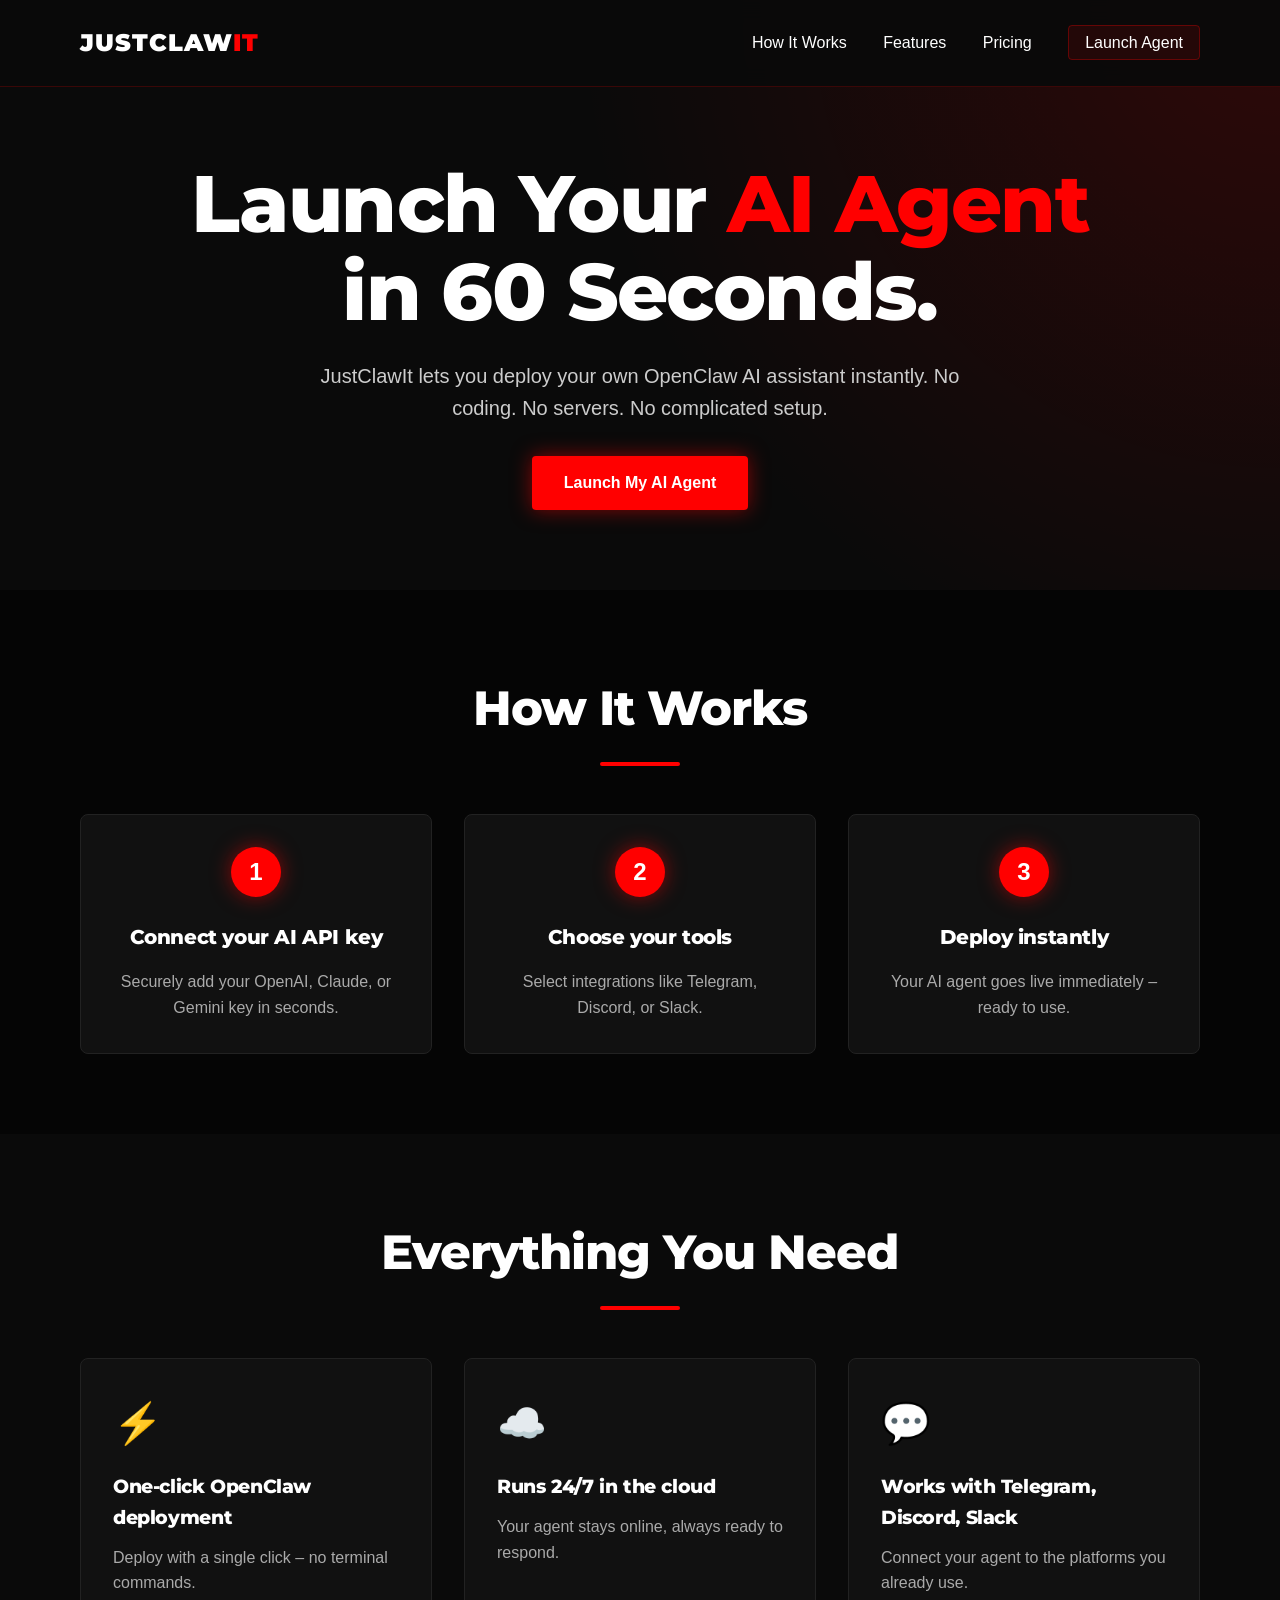
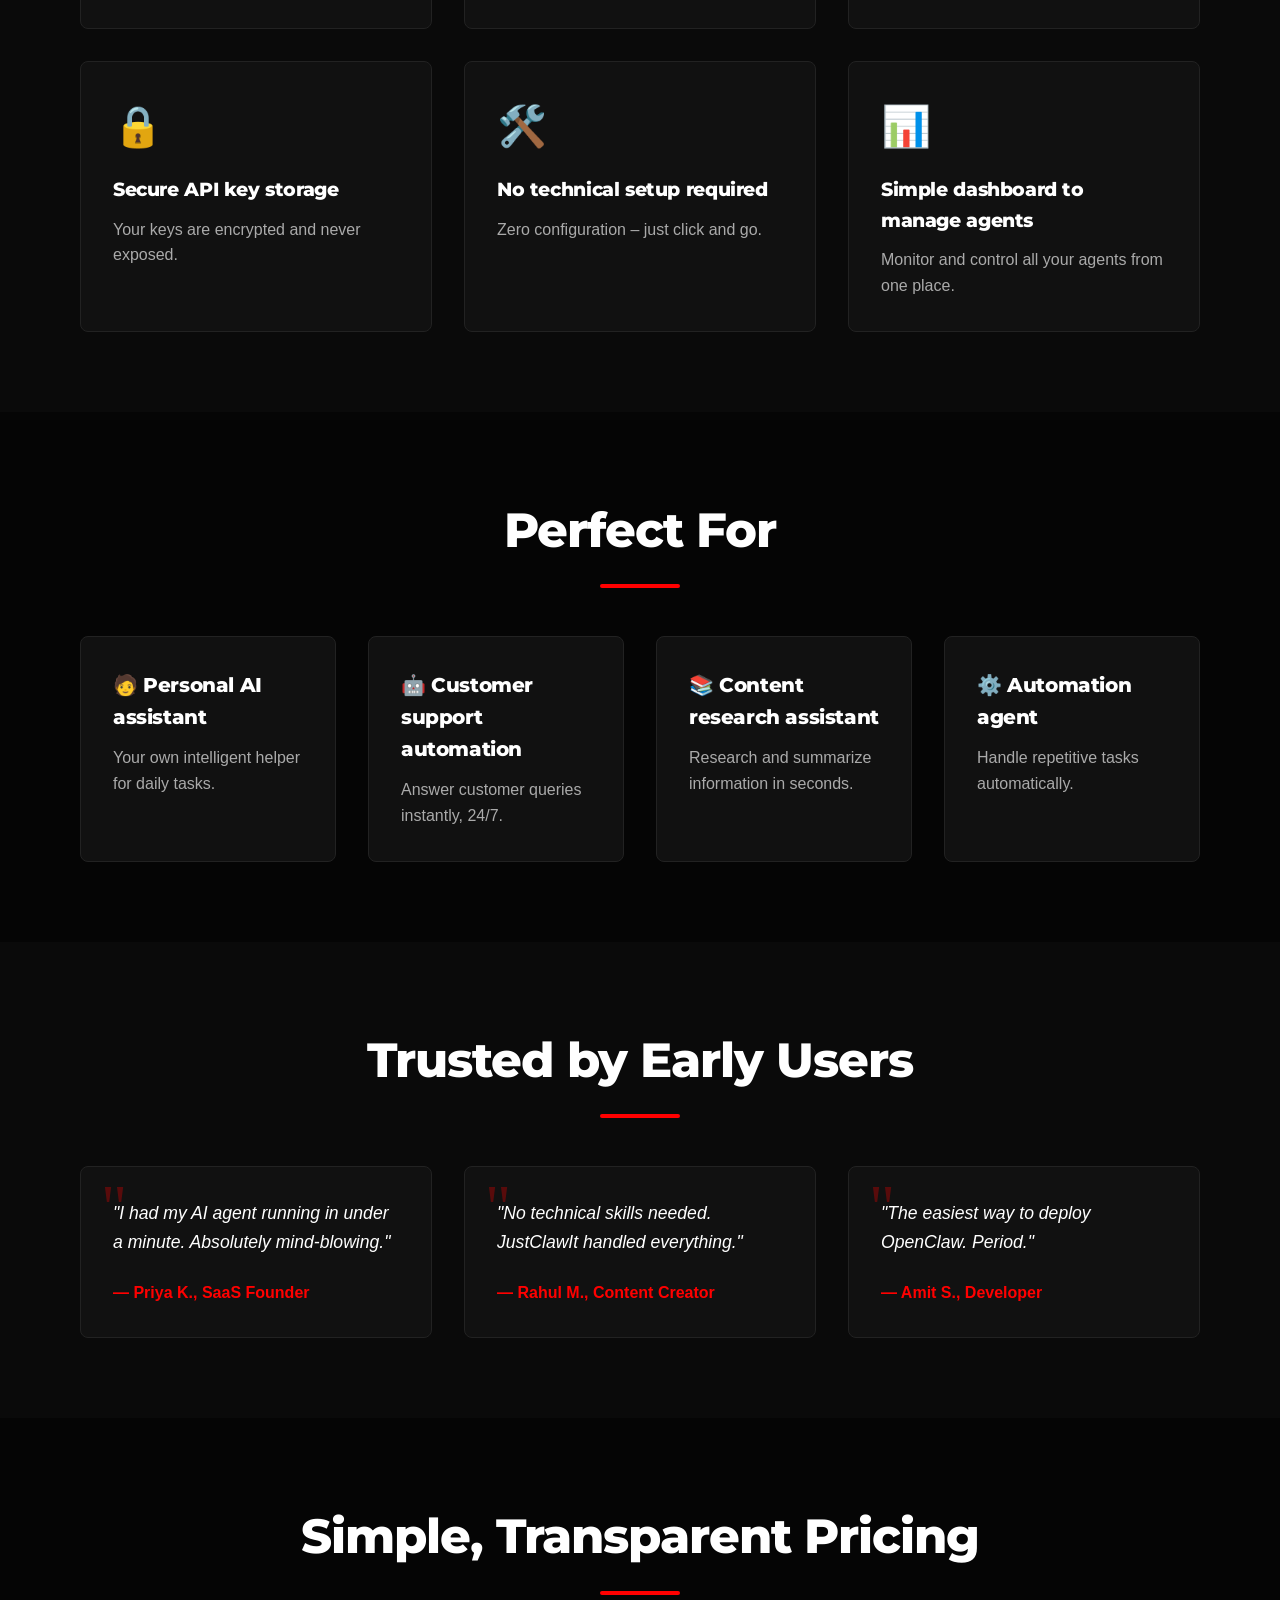
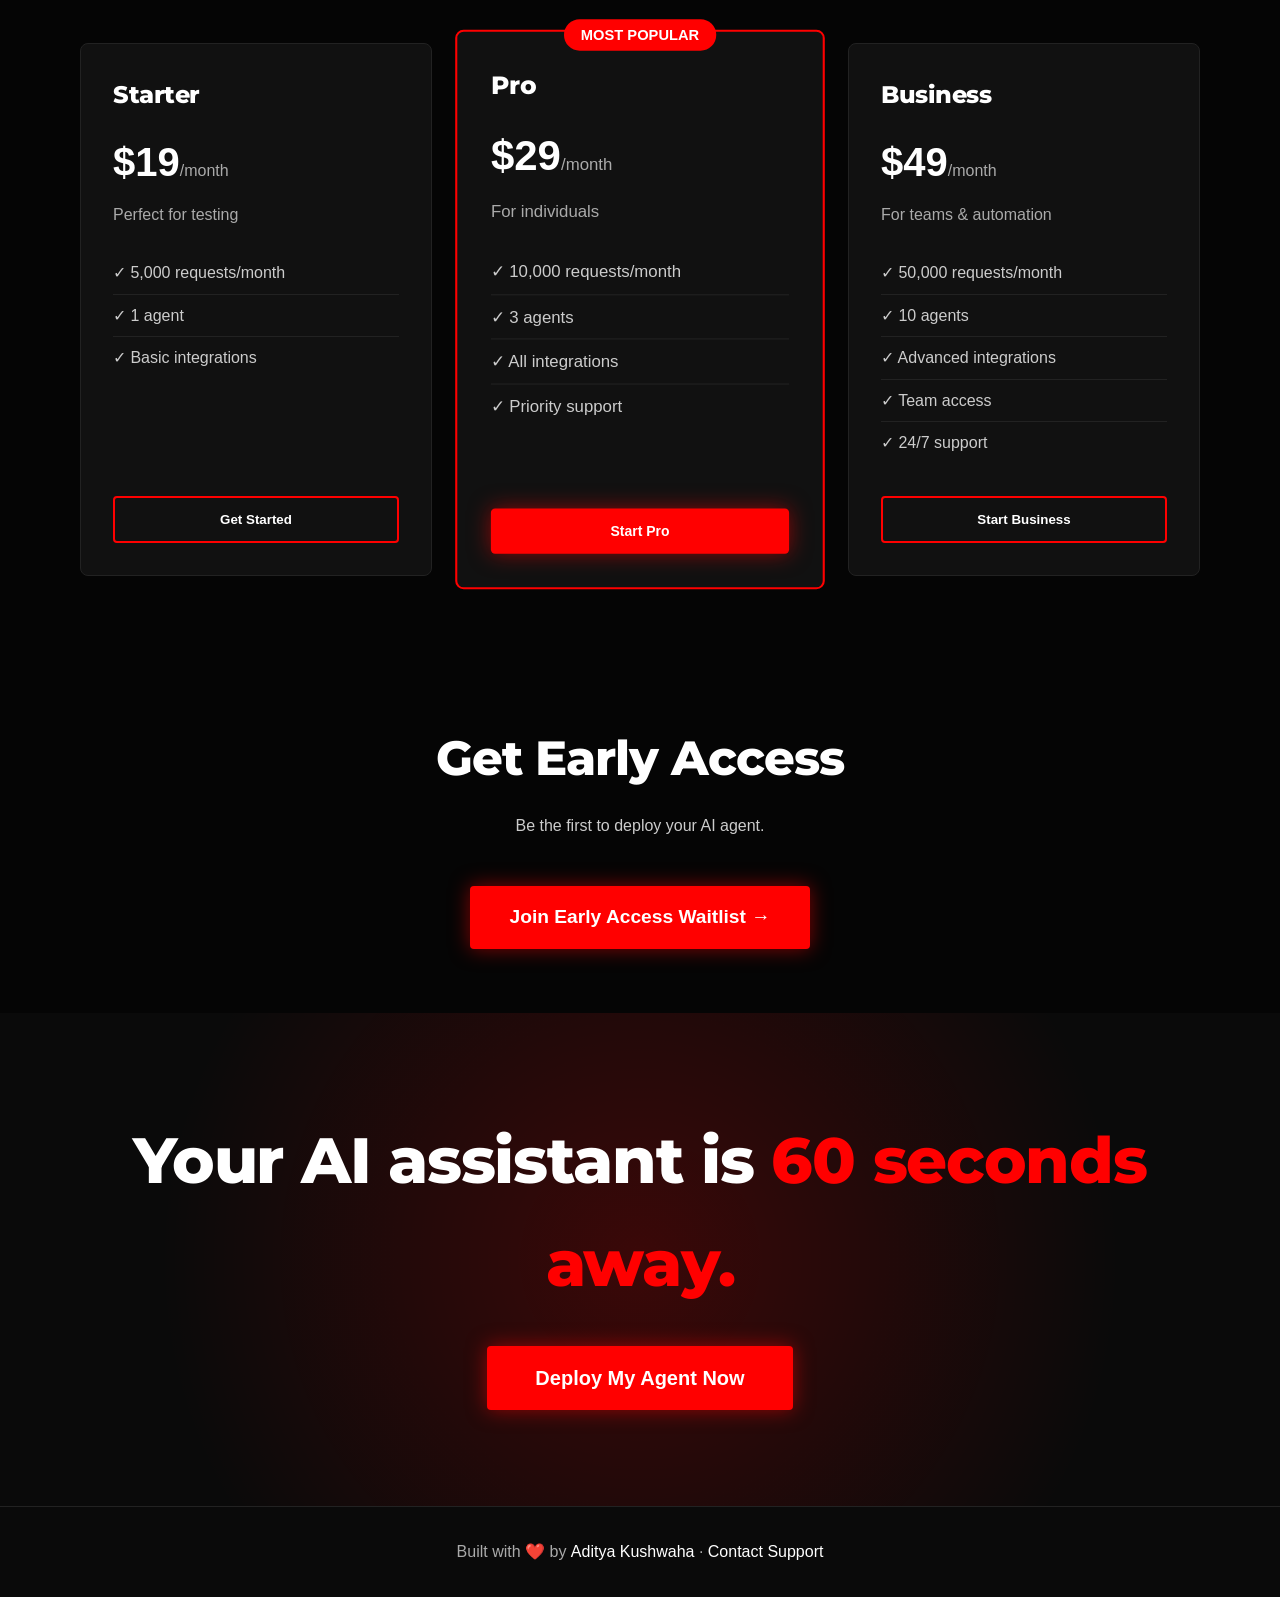
==== index.html @ 8c87fac3 "Add files via upload" ====
<!-- index.html -->
<!DOCTYPE html>
<html lang="en">
<head>
    <meta charset="UTF-8">
    <meta name="viewport" content="width=device-width, initial-scale=1.0">
    <link rel="icon" type="image/png" href="favicon.png">
    <title>JustClawIt – Launch Your AI Agent in 60 Seconds</title>
    <!-- Link to CSS -->
    <link rel="stylesheet" href="style.css">
    <!-- Google Fonts for bold Netflix-style typography -->
    <link rel="preconnect" href="https://fonts.googleapis.com">
    <link rel="preconnect" href="https://fonts.gstatic.com" crossorigin>
    <link href="https://fonts.googleapis.com/css2?family=Montserrat:wght@700;800;900&family=In    ter:wght@400;500;600&display=swap" rel="stylesheet">
</head>
 <!-- Razorpay Checkout Script -->
<script src="https://checkout.razorpay.com/v1/checkout.js"></script>

<script>
// BACKEND_URL – change this to your live backend URL when deployed
const BACKEND_URL = 'http://localhost:3000'; // ← Change to https://your-backend.up.railway.app later

// Payment handler
async function handlePayment(plan, amount, customerEmail) {
    try {
        // 1. Create order on your backend
        const response = await fetch(`${BACKEND_URL}/api/create-order`, {
            method: 'POST',
            headers: { 'Content-Type': 'application/json' },
            body: JSON.stringify({
                amount: amount,
                plan: plan,
                customerEmail: customerEmail
            })
        });

        if (!response.ok) throw new Error('Failed to create order');

        const order = await response.json();

        // 2. Configure Razorpay checkout
        const options = {
            key: 'rzp_test_STzhWJeX9LVj8b', // Replace with your actual Razorpay Key ID (test or live)
            amount: order.amount,
            currency: order.currency,
            name: 'JustClawIt',
            description: `${plan} Plan - Monthly Subscription`,
            image: 'https://justclawit.vercel.app/favicon.png',
            order_id: order.id,
            handler: function (response) {
                // 3. Verify payment on backend
                fetch(`${BACKEND_URL}/api/verify-payment`, {
                    method: 'POST',
                    headers: { 'Content-Type': 'application/json' },
                    body: JSON.stringify({
                        razorpay_order_id: response.razorpay_order_id,
                        razorpay_payment_id: response.razorpay_payment_id,
                        razorpay_signature: response.razorpay_signature,
                        customerEmail: customerEmail,
                        plan: plan
                    })
                })
                .then(res => res.json())
                .then(data => {
                    if (data.success) {
                        alert('Payment successful! Your AI agent is being deployed. Check your email for credentials.');
                        window.location.href = '/welcome.html'; // Optional success page
                    } else {
                        alert('Payment verification failed. Please contact support.');
                    }
                });
            },
            prefill: {
                name: '',
                email: customerEmail,
                contact: ''
            },
            theme: { color: '#FF0000' }
        };

        const rzp = new Razorpay(options);
        rzp.open();

    } catch (error) {
        console.error('Payment error:', error);
        alert('Something went wrong. Please try again.');
    }
}

// Function to ask for email and start payment
function startPayment(plan, amount) {
    const email = prompt('Please enter your email address to continue:');
    if (email && email.includes('@')) {
        handlePayment(plan, amount, email);
    } else {
        alert('Please enter a valid email address.');
    }
}
</script>
<body>
    <!-- NAVIGATION (simplified) -->
    <nav class="navbar">
        <div class="container nav-container">
            <div class="logo">JUSTCLAW<span>IT</span></div>
            <div class="nav-links">
                <a href="#how-it-works">How It Works</a>
                <a href="#features">Features</a>
                <a href="#pricing">Pricing</a>
                <a href="#demo" class="nav-cta">Launch Agent</a>
            </div>
        </div>
    </nav>

    <!-- HERO SECTION -->
    <section class="hero">
        <div class="container hero-container">
            <h1 class="hero-title">Launch Your <span class="red-text">AI Agent</span> in 60 Seconds.</h1>
            <p class="hero-subtitle">JustClawIt lets you deploy your own OpenClaw AI assistant instantly. No coding. No servers. No complicated setup.</p>
            <div class="hero-cta">
                <a href="#pricing" class="btn btn-primary">Launch My AI Agent</a>
            </div>
        </div>
    </section>

    <!-- HOW IT WORKS SECTION (3 steps) -->
    <section id="how-it-works" class="how-it-works">
        <div class="container">
            <h2 class="section-title">How It Works</h2>
            <div class="steps-grid">
                <div class="step-card">
                    <div class="step-number">1</div>
                    <h3>Connect your AI API key</h3>
                    <p>Securely add your OpenAI, Claude, or Gemini key in seconds.</p>
                </div>
                <div class="step-card">
                    <div class="step-number">2</div>
                    <h3>Choose your tools</h3>
                    <p>Select integrations like Telegram, Discord, or Slack.</p>
                </div>
                <div class="step-card">
                    <div class="step-number">3</div>
                    <h3>Deploy instantly</h3>
                    <p>Your AI agent goes live immediately – ready to use.</p>
                </div>
            </div>
        </div>
    </section>

    <!-- FEATURES SECTION -->
    <section id="features" class="features">
        <div class="container">
            <h2 class="section-title">Everything You Need</h2>
            <div class="features-grid">
                <div class="feature-card">
                    <div class="feature-icon">⚡</div>
                    <h3>One-click OpenClaw deployment</h3>
                    <p>Deploy with a single click – no terminal commands.</p>
                </div>
                <div class="feature-card">
                    <div class="feature-icon">☁️</div>
                    <h3>Runs 24/7 in the cloud</h3>
                    <p>Your agent stays online, always ready to respond.</p>
                </div>
                <div class="feature-card">
                    <div class="feature-icon">💬</div>
                    <h3>Works with Telegram, Discord, Slack</h3>
                    <p>Connect your agent to the platforms you already use.</p>
                </div>
                <div class="feature-card">
                    <div class="feature-icon">🔒</div>
                    <h3>Secure API key storage</h3>
                    <p>Your keys are encrypted and never exposed.</p>
                </div>
                <div class="feature-card">
                    <div class="feature-icon">🛠️</div>
                    <h3>No technical setup required</h3>
                    <p>Zero configuration – just click and go.</p>
                </div>
                <div class="feature-card">
                    <div class="feature-icon">📊</div>
                    <h3>Simple dashboard to manage agents</h3>
                    <p>Monitor and control all your agents from one place.</p>
                </div>
            </div>
        </div>
    </section>

    <!-- USE CASES SECTION -->
    <section class="use-cases">
        <div class="container">
            <h2 class="section-title">Perfect For</h2>
            <div class="use-cases-grid">
                <div class="use-case-card">
                    <h3>🧑 Personal AI assistant</h3>
                    <p>Your own intelligent helper for daily tasks.</p>
                </div>
                <div class="use-case-card">
                    <h3>🤖 Customer support automation</h3>
                    <p>Answer customer queries instantly, 24/7.</p>
                </div>
                <div class="use-case-card">
                    <h3>📚 Content research assistant</h3>
                    <p>Research and summarize information in seconds.</p>
                </div>
                <div class="use-case-card">
                    <h3>⚙️ Automation agent</h3>
                    <p>Handle repetitive tasks automatically.</p>
                </div>
            </div>
        </div>
    </section>

    <!-- SOCIAL PROOF SECTION (Testimonials) -->
    <section class="testimonials">
        <div class="container">
            <h2 class="section-title">Trusted by Early Users</h2>
            <div class="testimonials-grid">
                <div class="testimonial-card">
                    <p class="testimonial-text">"I had my AI agent running in under a minute. Absolutely mind-blowing."</p>
                    <div class="testimonial-author">— Priya K., SaaS Founder</div>
                </div>
                <div class="testimonial-card">
                    <p class="testimonial-text">"No technical skills needed. JustClawIt handled everything."</p>
                    <div class="testimonial-author">— Rahul M., Content Creator</div>
                </div>
                <div class="testimonial-card">
                    <p class="testimonial-text">"The easiest way to deploy OpenClaw. Period."</p>
                    <div class="testimonial-author">— Amit S., Developer</div>
                </div>
            </div>
        </div>
    </section>

    <!-- PRICING SECTION -->
<section id="pricing" class="pricing">
    <div class="container">
        <h2 class="section-title">Simple, Transparent Pricing</h2>
        <div class="pricing-grid">
            <!-- Starter Card -->
            <div class="pricing-card">
                <h3>Starter</h3>
                <div class="price">$19<span>/month</span></div>
                <p class="price-description">Perfect for testing</p>
                <ul class="price-features">
                    <li>✓ 5,000 requests/month</li>
                    <li>✓ 1 agent</li>
                    <li>✓ Basic integrations</li>
                </ul>
                <button onclick="startPayment('Starter', 190000)" class="btn btn-outline">Get Started</button>
            </div>
            <!-- Pro Card (Most Popular) -->
            <div class="pricing-card popular">
                <div class="popular-badge">MOST POPULAR</div>
                <h3>Pro</h3>
                <div class="price">$29<span>/month</span></div>
                <p class="price-description">For individuals</p>
                <ul class="price-features">
                    <li>✓ 10,000 requests/month</li>
                    <li>✓ 3 agents</li>
                    <li>✓ All integrations</li>
                    <li>✓ Priority support</li>
                </ul>
                <button onclick="startPayment('Pro', 290000)" class="btn btn-primary">Start Pro</button>
            </div>
            <!-- Business Card -->
            <div class="pricing-card">
                <h3>Business</h3>
                <div class="price">$49<span>/month</span></div>
                <p class="price-description">For teams & automation</p>
                <ul class="price-features">
                    <li>✓ 50,000 requests/month</li>
                    <li>✓ 10 agents</li>
                    <li>✓ Advanced integrations</li>
                    <li>✓ Team access</li>
                    <li>✓ 24/7 support</li>
                </ul>
                <button onclick="startPayment('Business', 490000)" class="btn btn-outline">Start Business</button>
            </div>
        </div>
    </div>
</section>
              <!-- EMAIL SIGNUP SECTION -->
<section class="newsletter" style="background: #050505; padding: 4rem 0;">
    <div class="container" style="text-align: center;">
        <h2 style="color: white; margin-bottom: 1rem;">Get Early Access</h2>
        <p style="color: #CCCCCC; margin-bottom: 2rem;">Be the first to deploy your AI agent.</p>
        
        <!-- BUTTON LINK TO FORMESTER -->
        <a href="https://hwimncws.formester.com/f/aPa3SGJY6" 
           target="_blank" 
           class="btn btn-primary" 
           style="margin-top: 1rem; display: inline-block; font-size: 1.2rem; padding: 1rem 2.5rem;">
            Join Early Access Waitlist →
        </a>
    </div>
</section>
  <!-- FINAL CTA SECTION -->
    <section class="final-cta">
        <div class="container">
            <h2 class="final-cta-title">Your AI assistant is <span class="red-text">60 seconds away.</span></h2>
            <a href="#pricing" class="btn btn-primary btn-large">Deploy My Agent Now</a>
        </div>
    </section>

    <footer class="footer">
    <div class="container">
        <p style="font-size: 1rem; color: #AAAAAA;">
            Built with ❤️ by 
            <a href="https://x.com/AdityaKush3738" 
               target="_blank" 
               rel="noopener noreferrer"
               style="color: #FFFFFF; text-decoration: none; font-weight: 500;">
                Aditya Kushwaha
            </a>
            · <a href="mailto:support@justclawit.com" style="color: #FFFFFF; text-decoration: none;">Contact Support</a>
        </p>
    </div>
</footer>
---- style.css ----
/* style.css */

/* ===== RESET & BASE STYLES ===== */
* {
    margin: 0;
    padding: 0;
    box-sizing: border-box;
}

html {
    scroll-behavior: smooth;
}

body {
    background-color: #0A0A0A; /* deep black */
    color: #FFFFFF;
    font-family: 'Inter', sans-serif;
    line-height: 1.6;
}

/* ===== TYPOGRAPHY ===== */
h1, h2, h3, .logo {
    font-family: 'Montserrat', sans-serif;
    font-weight: 800;
    letter-spacing: -0.02em;
}

h1 {
    font-size: clamp(2.5rem, 8vw, 5rem);
    line-height: 1.1;
}

h2 {
    font-size: clamp(2rem, 5vw, 3rem);
    margin-bottom: 2rem;
}

.section-title {
    text-align: center;
    margin-bottom: 3rem;
    position: relative;
}

.section-title::after {
    content: '';
    display: block;
    width: 80px;
    height: 4px;
    background: #FF0000;
    margin: 1rem auto 0;
    border-radius: 2px;
}

.red-text {
    color: #FF0000;
}

/* ===== CONTAINER ===== */
.container {
    width: 90%;
    max-width: 1200px;
    margin: 0 auto;
    padding: 0 1rem;
}

/* ===== NAVBAR ===== */
.navbar {
    padding: 1.5rem 0;
    position: fixed;
    top: 0;
    left: 0;
    width: 100%;
    background: rgba(10, 10, 10, 0.95);
    backdrop-filter: blur(10px);
    z-index: 1000;
    border-bottom: 1px solid rgba(255, 0, 0, 0.2);
}

.nav-container {
    display: flex;
    justify-content: space-between;
    align-items: center;
}

.logo {
    font-size: 1.5rem;
    font-weight: 900;
    letter-spacing: 1px;
}

.logo span {
    color: #FF0000;
}

.nav-links a {
    color: #FFFFFF;
    text-decoration: none;
    margin-left: 2rem;
    font-weight: 500;
    transition: color 0.3s;
}

.nav-links a:hover {
    color: #FF0000;
}

.nav-cta {
    background: rgba(255, 0, 0, 0.1);
    padding: 0.5rem 1rem;
    border-radius: 4px;
    border: 1px solid rgba(255, 0, 0, 0.3);
}

.nav-cta:hover {
    background: rgba(255, 0, 0, 0.2);
    border-color: #FF0000;
}

/* ===== HERO SECTION ===== */
.hero {
    padding: 10rem 0 5rem;
    background: radial-gradient(circle at top right, rgba(255, 0, 0, 0.15), transparent 50%);
    text-align: center;
}

.hero-title {
    margin-bottom: 1.5rem;
    max-width: 900px;
    margin-left: auto;
    margin-right: auto;
}

.hero-subtitle {
    font-size: 1.25rem;
    color: #CCCCCC;
    max-width: 700px;
    margin: 0 auto 2rem;
}

/* ===== BUTTONS ===== */
.btn {
    display: inline-block;
    padding: 0.875rem 2rem;
    border-radius: 4px;
    text-decoration: none;
    font-weight: 600;
    transition: all 0.3s ease;
    cursor: pointer;
    border: none;
}

.btn-primary {
    background: #FF0000;
    color: #FFFFFF;
    box-shadow: 0 0 20px rgba(255, 0, 0, 0.5);
}

.btn-primary:hover {
    background: #CC0000;
    box-shadow: 0 0 30px rgba(255, 0, 0, 0.8);
    transform: translateY(-2px);
}

.btn-outline {
    background: transparent;
    color: #FFFFFF;
    border: 2px solid #FF0000;
}

.btn-outline:hover {
    background: #FF0000;
    color: #FFFFFF;
    transform: translateY(-2px);
}

.btn-large {
    padding: 1rem 3rem;
    font-size: 1.25rem;
}

/* ===== HOW IT WORKS ===== */
.how-it-works {
    padding: 5rem 0;
    background: #050505;
}

.steps-grid {
    display: grid;
    grid-template-columns: repeat(auto-fit, minmax(250px, 1fr));
    gap: 2rem;
}

.step-card {
    background: #111111;
    padding: 2rem;
    border-radius: 8px;
    text-align: center;
    border: 1px solid #222222;
    transition: transform 0.3s, border-color 0.3s;
    position: relative;
    overflow: hidden;
}

.step-card:hover {
    transform: translateY(-5px);
    border-color: #FF0000;
}

.step-number {
    width: 50px;
    height: 50px;
    background: #FF0000;
    color: #FFFFFF;
    font-size: 1.5rem;
    font-weight: 800;
    border-radius: 50%;
    display: flex;
    align-items: center;
    justify-content: center;
    margin: 0 auto 1.5rem;
    box-shadow: 0 0 20px rgba(255, 0, 0, 0.5);
}

.step-card h3 {
    margin-bottom: 1rem;
    font-size: 1.25rem;
}

.step-card p {
    color: #AAAAAA;
}

/* ===== FEATURES ===== */
.features {
    padding: 5rem 0;
}

.features-grid {
    display: grid;
    grid-template-columns: repeat(auto-fit, minmax(300px, 1fr));
    gap: 2rem;
}

.feature-card {
    background: #111111;
    padding: 2rem;
    border-radius: 8px;
    border: 1px solid #222222;
    transition: all 0.3s;
}

.feature-card:hover {
    border-color: #FF0000;
    transform: translateY(-5px);
    box-shadow: 0 10px 30px rgba(255, 0, 0, 0.15);
}

.feature-icon {
    font-size: 2.5rem;
    margin-bottom: 1rem;
}

.feature-card h3 {
    margin-bottom: 0.75rem;
    font-size: 1.2rem;
}

.feature-card p {
    color: #AAAAAA;
}

/* ===== USE CASES ===== */
.use-cases {
    padding: 5rem 0;
    background: #050505;
}

.use-cases-grid {
    display: grid;
    grid-template-columns: repeat(auto-fit, minmax(250px, 1fr));
    gap: 2rem;
}

.use-case-card {
    background: #111111;
    padding: 2rem;
    border-radius: 8px;
    border: 1px solid #222222;
    transition: transform 0.3s;
}

.use-case-card:hover {
    transform: scale(1.02);
    border-color: #FF0000;
}

.use-case-card h3 {
    margin-bottom: 0.75rem;
    font-size: 1.25rem;
}

.use-case-card p {
    color: #AAAAAA;
}

/* ===== TESTIMONIALS ===== */
.testimonials {
    padding: 5rem 0;
}

.testimonials-grid {
    display: grid;
    grid-template-columns: repeat(auto-fit, minmax(280px, 1fr));
    gap: 2rem;
}

.testimonial-card {
    background: #111111;
    padding: 2rem;
    border-radius: 8px;
    border: 1px solid #222222;
    position: relative;
}

.testimonial-card::before {
    content: '"';
    position: absolute;
    top: -10px;
    left: 20px;
    font-size: 4rem;
    color: #FF0000;
    opacity: 0.3;
    font-family: serif;
}

.testimonial-text {
    font-style: italic;
    margin-bottom: 1.5rem;
    color: #FFFFFF;
    font-size: 1.1rem;
}

.testimonial-author {
    color: #FF0000;
    font-weight: 600;
}

/* ===== PRICING ===== */
.pricing {
    padding: 5rem 0;
    background: #050505;
}

.pricing-grid {
    display: grid;
    grid-template-columns: repeat(auto-fit, minmax(280px, 1fr));
    gap: 2rem;
    align-items: stretch;
}

.pricing-card {
    background: #111111;
    padding: 2rem;
    border-radius: 8px;
    border: 1px solid #222222;
    position: relative;
    transition: transform 0.3s;
    display: flex;
    flex-direction: column;
}

.pricing-card:hover {
    transform: translateY(-5px);
    border-color: #FF0000;
}

.pricing-card.popular {
    border: 2px solid #FF0000;
    transform: scale(1.05);
    z-index: 2;
}

.pricing-card.popular:hover {
    transform: scale(1.05) translateY(-5px);
}

.popular-badge {
    position: absolute;
    top: -12px;
    left: 50%;
    transform: translateX(-50%);
    background: #FF0000;
    color: #FFFFFF;
    padding: 0.25rem 1rem;
    border-radius: 20px;
    font-size: 0.875rem;
    font-weight: 600;
    white-space: nowrap;
}

.pricing-card h3 {
    font-size: 1.5rem;
    margin-bottom: 1rem;
}

.price {
    font-size: 2.5rem;
    font-weight: 800;
    margin-bottom: 0.5rem;
}

.price span {
    font-size: 1rem;
    font-weight: 400;
    color: #AAAAAA;
}

.price-description {
    color: #AAAAAA;
    margin-bottom: 1.5rem;
}

.price-features {
    list-style: none;
    margin-bottom: 2rem;
    flex-grow: 1;
}

.price-features li {
    padding: 0.5rem 0;
    color: #CCCCCC;
    border-bottom: 1px solid #222222;
}

.price-features li:last-child {
    border-bottom: none;
}

/* ===== FINAL CTA ===== */
.final-cta {
    padding: 6rem 0;
    text-align: center;
    background: radial-gradient(circle at center, rgba(255, 0, 0, 0.2), transparent 70%);
}

.final-cta-title {
    font-size: clamp(2rem, 6vw, 4rem);
    margin-bottom: 2rem;
}

/* ===== FOOTER ===== */
.footer {
    padding: 2rem 0;
    border-top: 1px solid #222222;
    text-align: center;
    color: #AAAAAA;
}

/* ===== RESPONSIVE DESIGN ===== */
@media (max-width: 768px) {
    .nav-links {
        display: none; /* For mobile, you'd add a hamburger menu later */
    }
    
    .pricing-card.popular {
        transform: scale(1);
    }
    
    .pricing-card.popular:hover {
        transform: translateY(-5px);
    }
    
    .hero {
        padding: 8rem 0 4rem;
    }
}
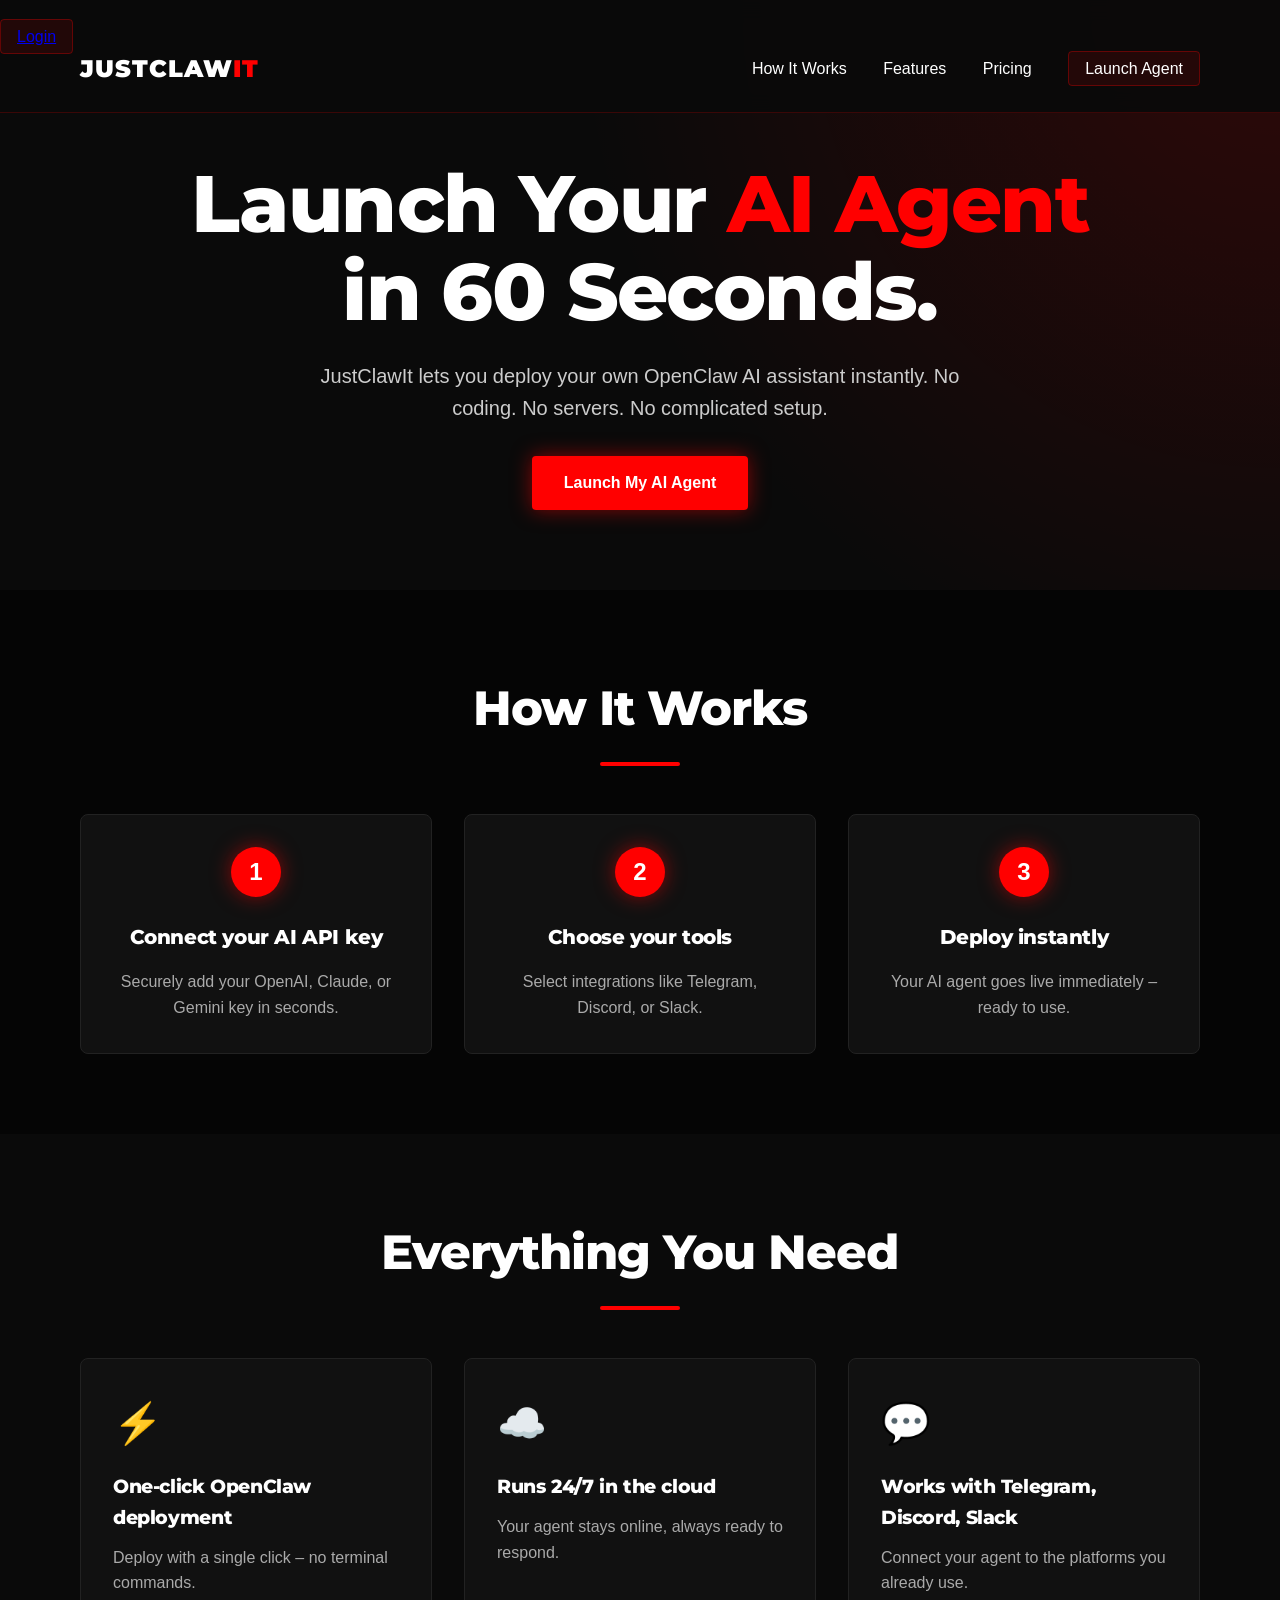
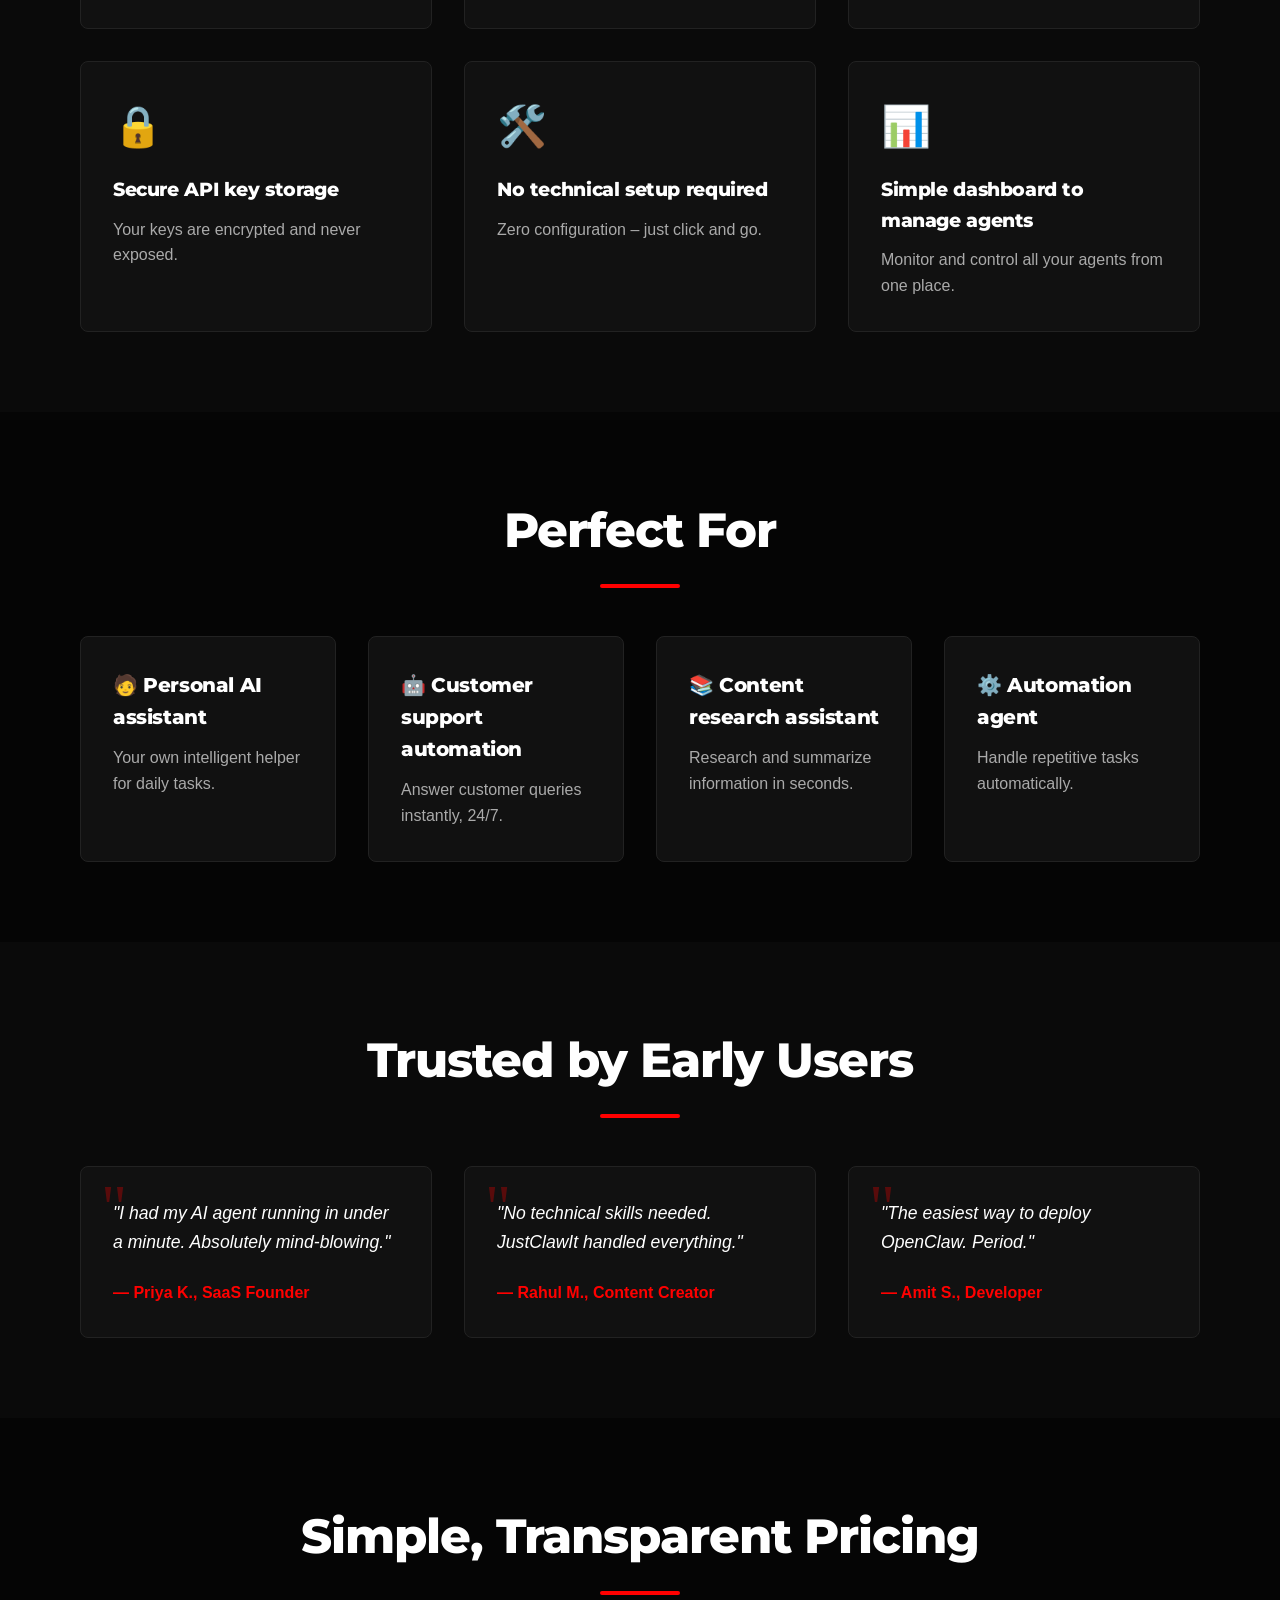
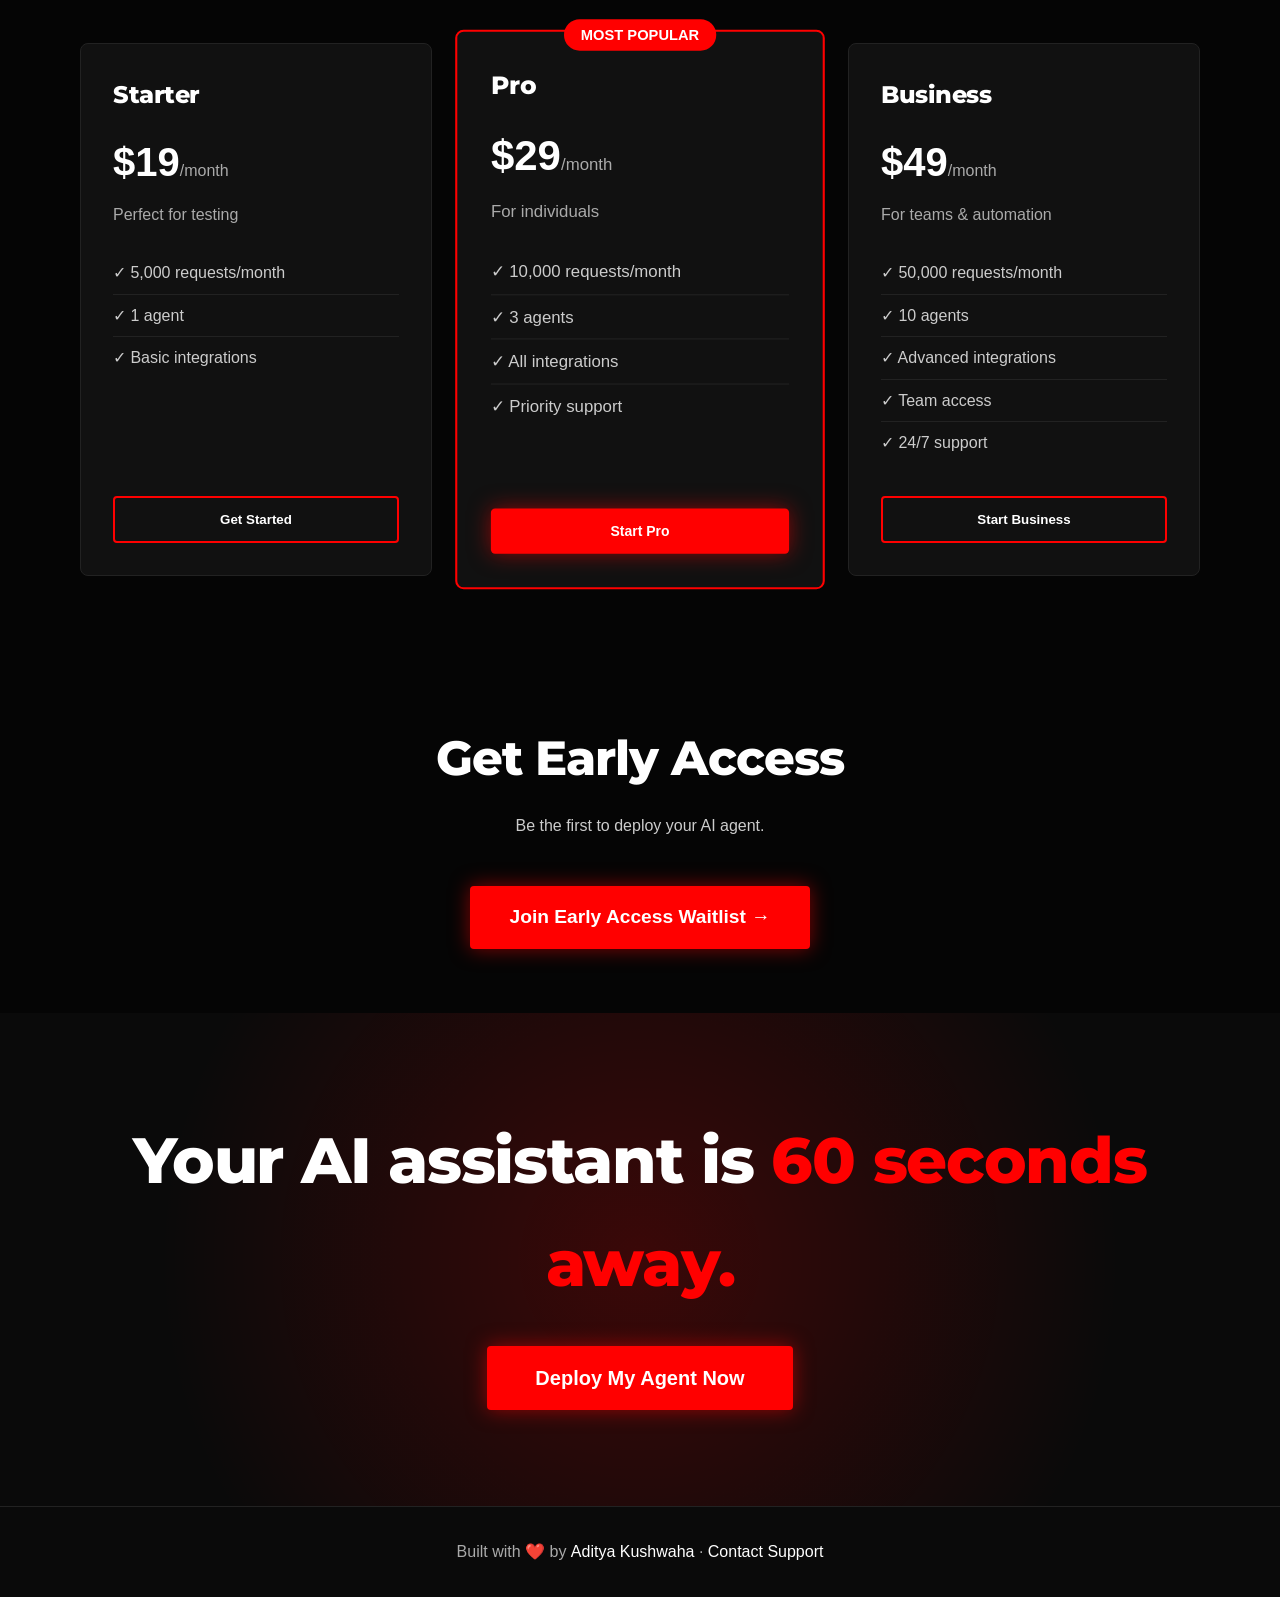
==== commit 2f654542: "Add files via upload" ====
--- a/index.html
+++ b/index.html
@@ -18,7 +18,7 @@
 
 <script>
 // BACKEND_URL – change this to your live backend URL when deployed
-const BACKEND_URL = 'http://localhost:3000'; // ← Change to https://your-backend.up.railway.app later
+const BACKEND_URL = 'https://justclawit-backend-production.up.railway.app'; // ← Change to https://your-backend.up.railway.app later'
 
 // Payment handler
 async function handlePayment(plan, amount, customerEmail) {
@@ -100,6 +100,7 @@
 <body>
     <!-- NAVIGATION (simplified) -->
     <nav class="navbar">
+        <a href="/dashboard.html" class="nav-cta">Login</a>
         <div class="container nav-container">
             <div class="logo">JUSTCLAW<span>IT</span></div>
             <div class="nav-links">
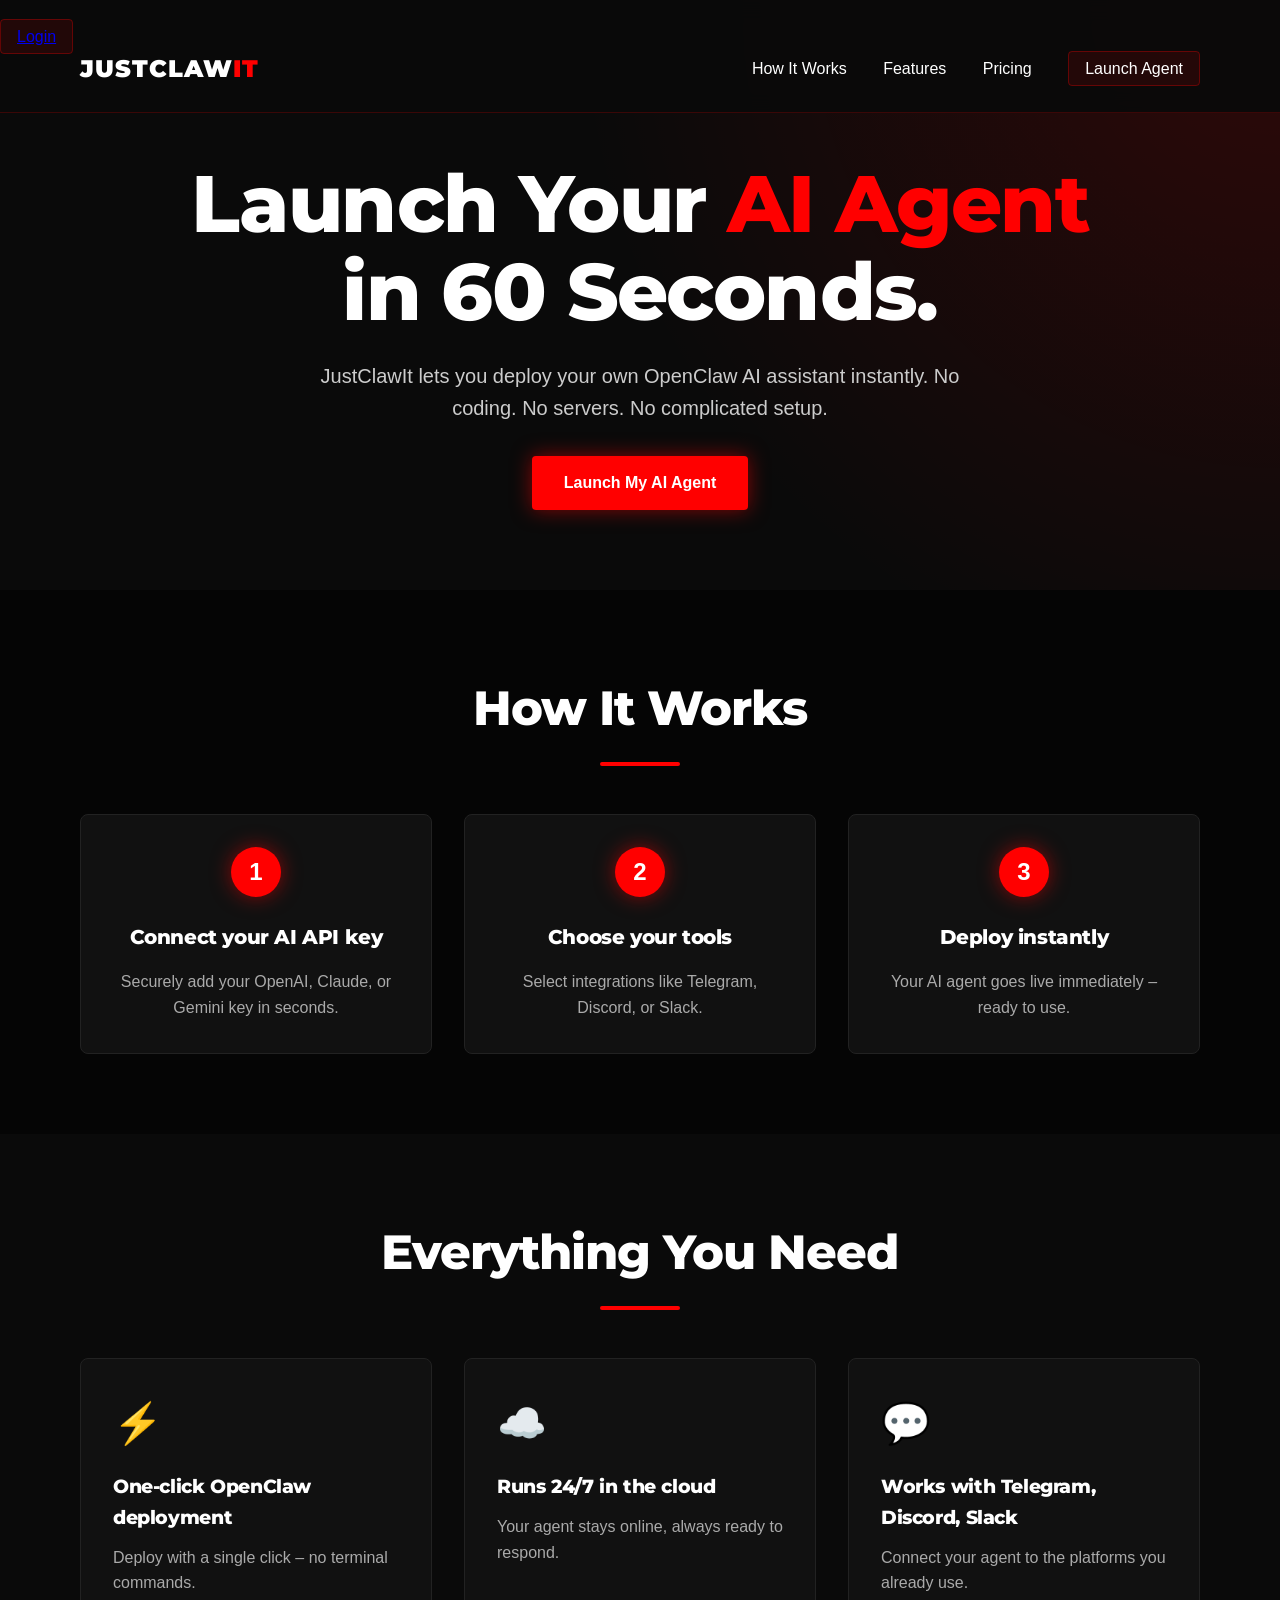
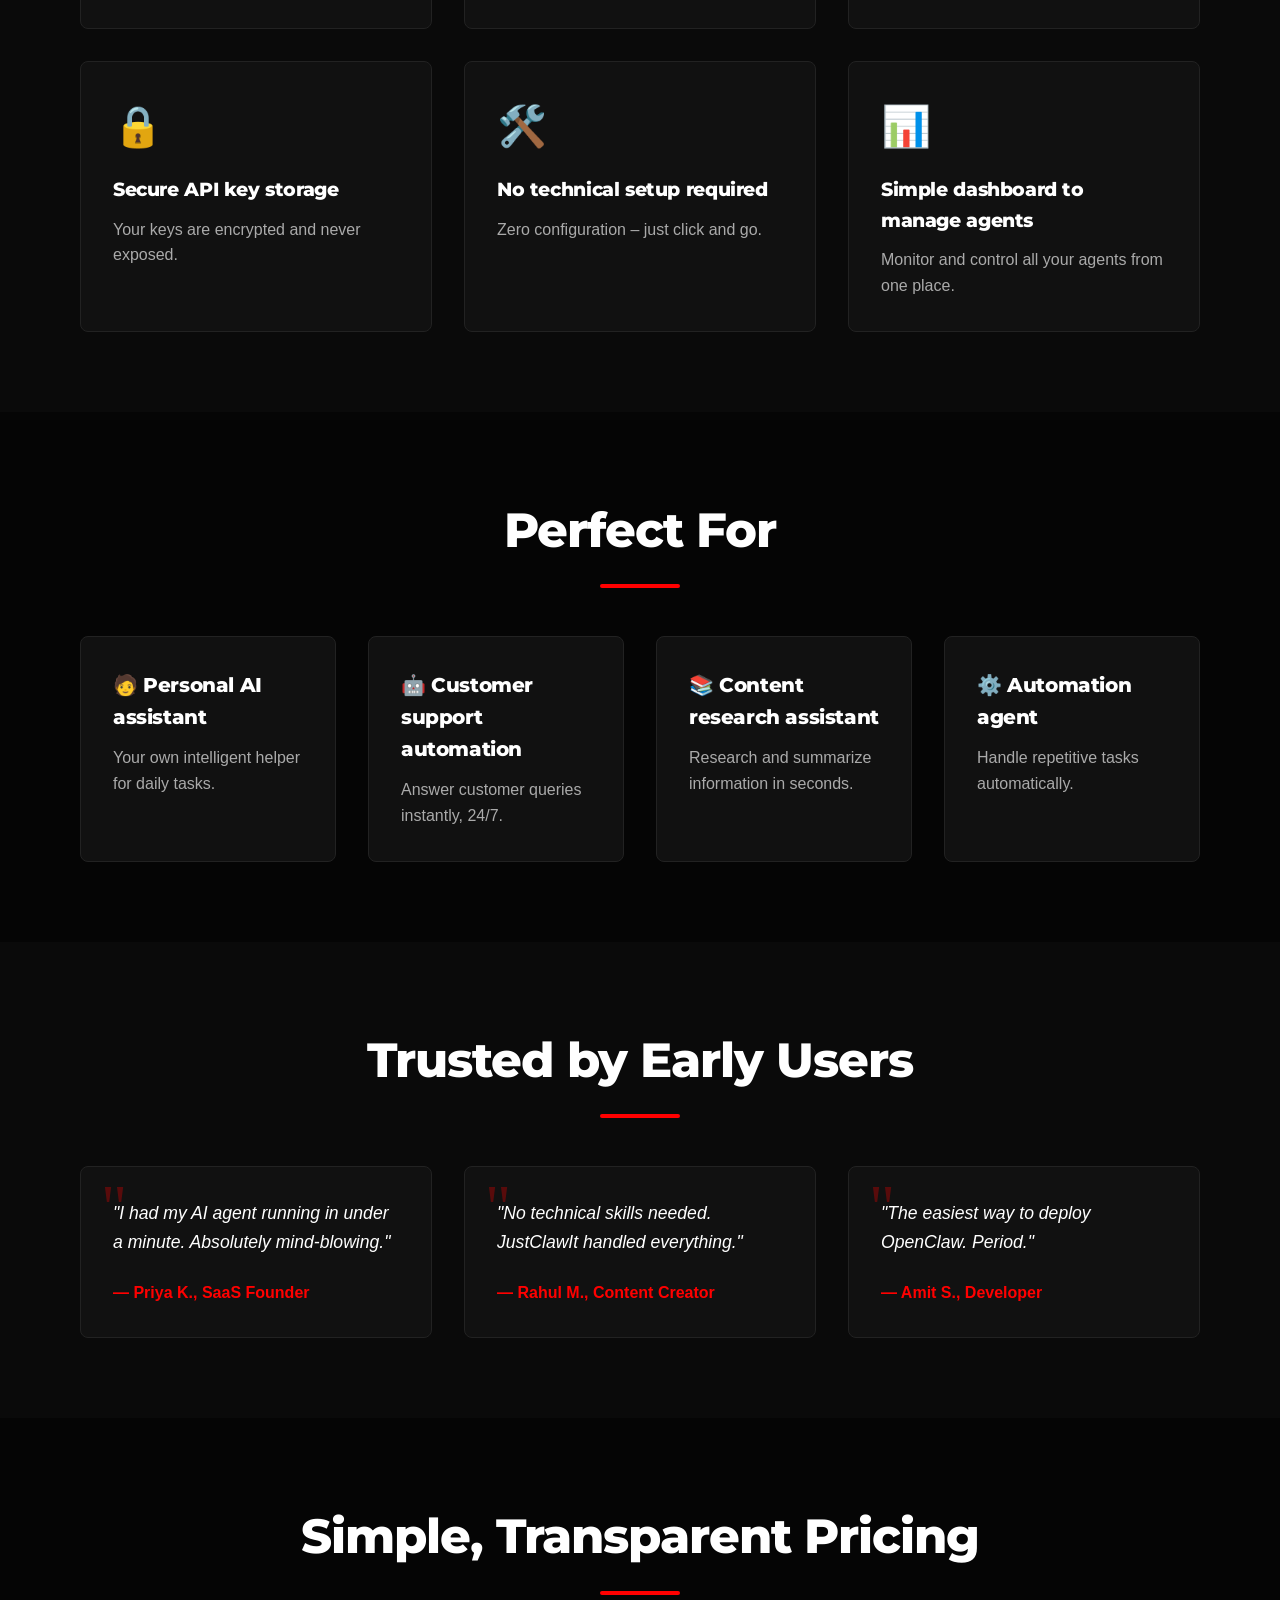
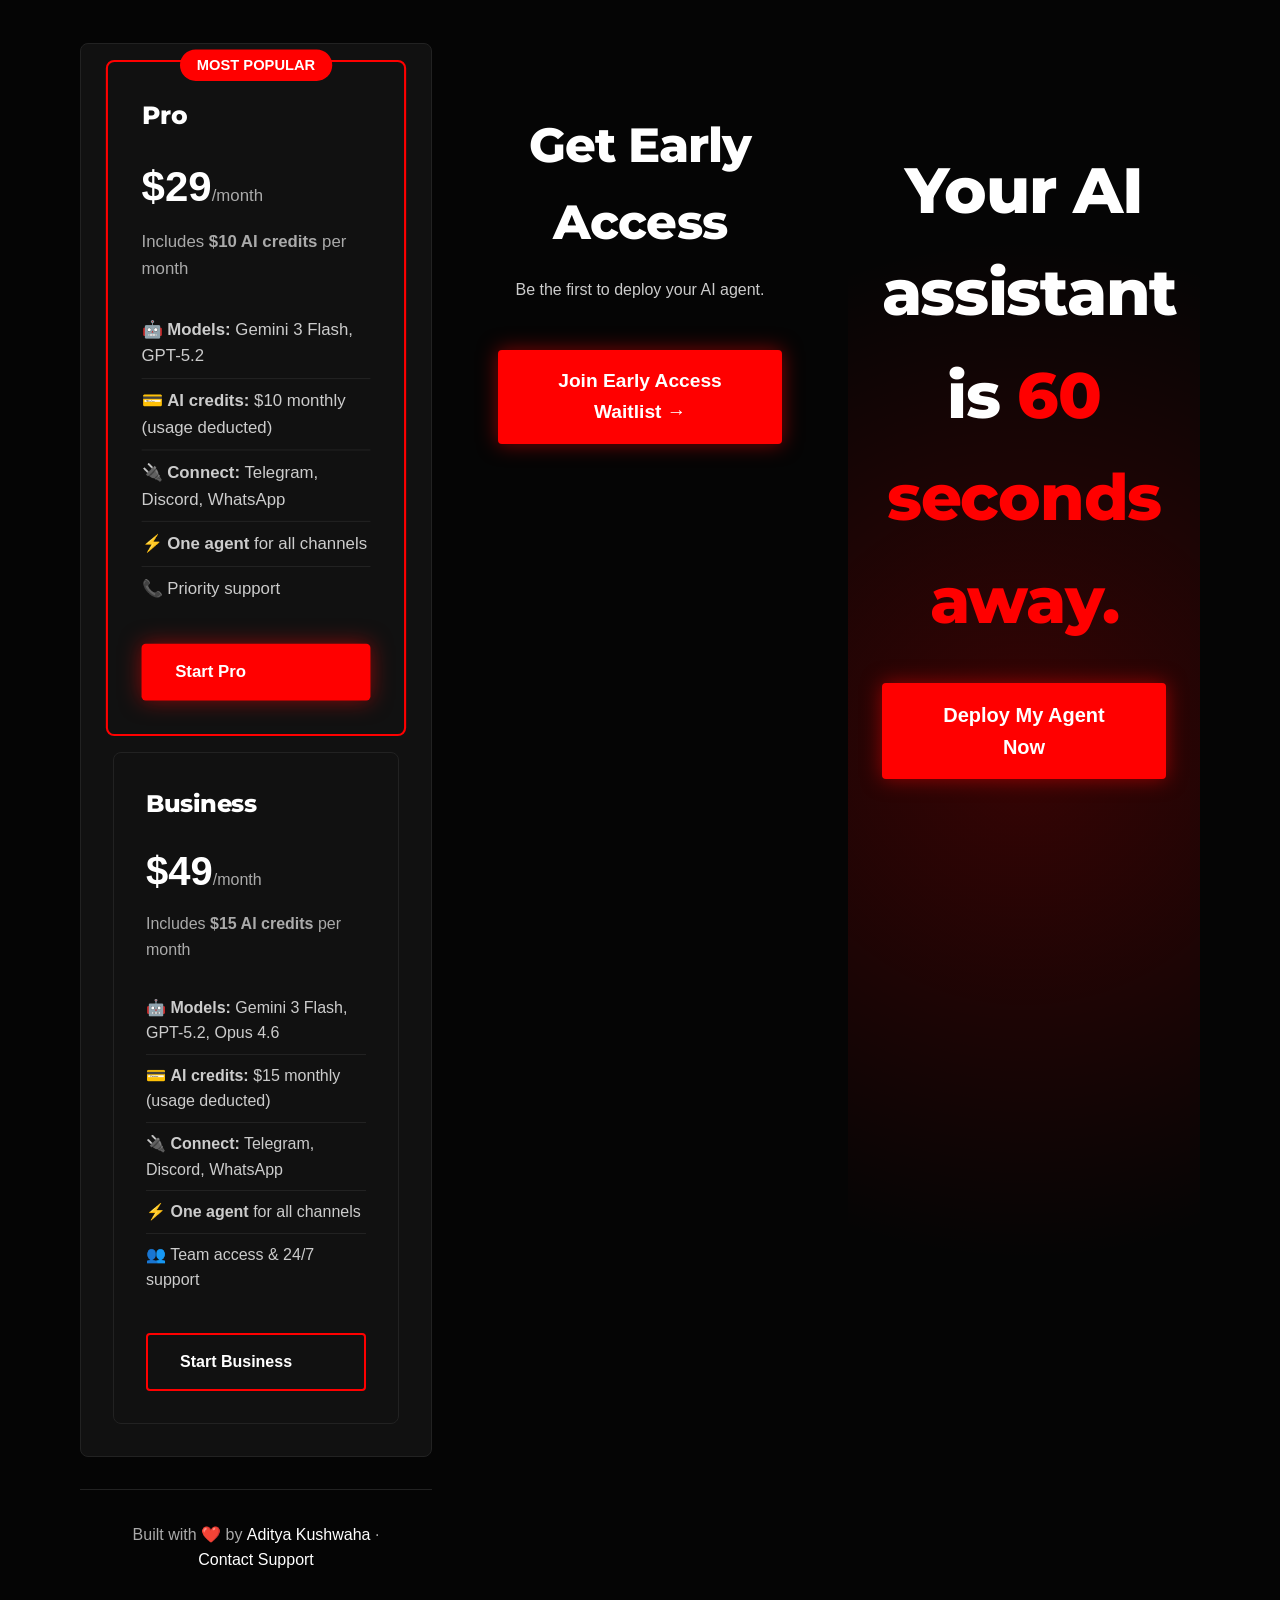
==== commit 3be428d6: "Add files via upload" ====
--- a/index.html
+++ b/index.html
@@ -23,17 +23,22 @@
 // Payment handler
 async function handlePayment(plan, amount, customerEmail) {
     try {
+        // Retrieve tokens from localStorage (set by setup.html)
+const telegramToken = localStorage.getItem('justclawit_telegram_token') || '';
+const discordToken = localStorage.getItem('justclawit_discord_token') || '';
         // 1. Create order on your backend
-        const response = await fetch(`${BACKEND_URL}/api/create-order`, {
-            method: 'POST',
-            headers: { 'Content-Type': 'application/json' },
-            body: JSON.stringify({
-                amount: amount,
-                plan: plan,
-                customerEmail: customerEmail
-            })
-        });
-
+       const response = await fetch(`${BACKEND_URL}/api/create-order`, {
+    method: 'POST',
+    headers: { 'Content-Type': 'application/json' },
+    body: JSON.stringify({
+        amount: amount,
+        plan: plan,
+        customerEmail: customerEmail,
+        telegramToken: telegramToken,   // <-- added
+        discordToken: discordToken,     // <-- added
+        whatsappToken: ''               // <-- placeholder for now
+    })
+});
         if (!response.ok) throw new Error('Failed to create order');
 
         const order = await response.json();
@@ -62,13 +67,21 @@
                 })
                 .then(res => res.json())
                 .then(data => {
-                    if (data.success) {
+                    if (data.success) if (data.success) {
+    // Clear tokens after successful payment
+    localStorage.removeItem('justclawit_telegram_token');
+    localStorage.removeItem('justclawit_discord_token');
+    alert('Payment successful! ...');
+    // ...
+} if (data.success)
+
+                    {
                         alert('Payment successful! Your AI agent is being deployed. Check your email for credentials.');
                         window.location.href = '/welcome.html'; // Optional success page
                     } else {
                         alert('Payment verification failed. Please contact support.');
                     }
-                });
+            });
             },
             prefill: {
                 name: '',
@@ -237,49 +250,40 @@
     <div class="container">
         <h2 class="section-title">Simple, Transparent Pricing</h2>
         <div class="pricing-grid">
-            <!-- Starter Card -->
             <div class="pricing-card">
-                <h3>Starter</h3>
-                <div class="price">$19<span>/month</span></div>
-                <p class="price-description">Perfect for testing</p>
-                <ul class="price-features">
-                    <li>✓ 5,000 requests/month</li>
-                    <li>✓ 1 agent</li>
-                    <li>✓ Basic integrations</li>
-                </ul>
-                <button onclick="startPayment('Starter', 190000)" class="btn btn-outline">Get Started</button>
-            </div>
-            <!-- Pro Card (Most Popular) -->
-            <div class="pricing-card popular">
-                <div class="popular-badge">MOST POPULAR</div>
-                <h3>Pro</h3>
-                <div class="price">$29<span>/month</span></div>
-                <p class="price-description">For individuals</p>
-                <ul class="price-features">
-                    <li>✓ 10,000 requests/month</li>
-                    <li>✓ 3 agents</li>
-                    <li>✓ All integrations</li>
-                    <li>✓ Priority support</li>
-                </ul>
-                <button onclick="startPayment('Pro', 290000)" class="btn btn-primary">Start Pro</button>
-            </div>
-            <!-- Business Card -->
-            <div class="pricing-card">
-                <h3>Business</h3>
-                <div class="price">$49<span>/month</span></div>
-                <p class="price-description">For teams & automation</p>
-                <ul class="price-features">
-                    <li>✓ 50,000 requests/month</li>
-                    <li>✓ 10 agents</li>
-                    <li>✓ Advanced integrations</li>
-                    <li>✓ Team access</li>
-                    <li>✓ 24/7 support</li>
-                </ul>
-                <button onclick="startPayment('Business', 490000)" class="btn btn-outline">Start Business</button>
-            </div>
-        </div>
-    </div>
-</section>
+    <div class="pricing-grid">
+  <!-- Pro Plan -->
+  <div class="pricing-card popular">
+    <div class="popular-badge">MOST POPULAR</div>
+    <h3>Pro</h3>
+    <div class="price">$29<span>/month</span></div>
+    <p class="price-description">Includes <strong>$10 AI credits</strong> per month</p>
+    <ul class="price-features">
+      <li>🤖 <strong>Models:</strong> Gemini 3 Flash, GPT-5.2</li>
+      <li>💳 <strong>AI credits:</strong> $10 monthly (usage deducted)</li>
+      <li>🔌 <strong>Connect:</strong> Telegram, Discord, WhatsApp</li>
+      <li>⚡ <strong>One agent</strong> for all channels</li>
+      <li>📞 Priority support</li>
+    </ul>
+    <a href="/setup.html?plan=pro" class="btn btn-primary">Start Pro</a>
+  </div>
+
+  <!-- Business Plan -->
+  <div class="pricing-card">
+    <h3>Business</h3>
+    <div class="price">$49<span>/month</span></div>
+    <p class="price-description">Includes <strong>$15 AI credits</strong> per month</p>
+    <ul class="price-features">
+      <li>🤖 <strong>Models:</strong> Gemini 3 Flash, GPT-5.2, Opus 4.6</li>
+      <li>💳 <strong>AI credits:</strong> $15 monthly (usage deducted)</li>
+      <li>🔌 <strong>Connect:</strong> Telegram, Discord, WhatsApp</li>
+      <li>⚡ <strong>One agent</strong> for all channels</li>
+      <li>👥 Team access & 24/7 support</li>
+    </ul>
+    <a href="/setup.html?plan=business" class="btn btn-outline">Start Business</a>
+  </div>
+</div>
+</div>
               <!-- EMAIL SIGNUP SECTION -->
 <section class="newsletter" style="background: #050505; padding: 4rem 0;">
     <div class="container" style="text-align: center;">
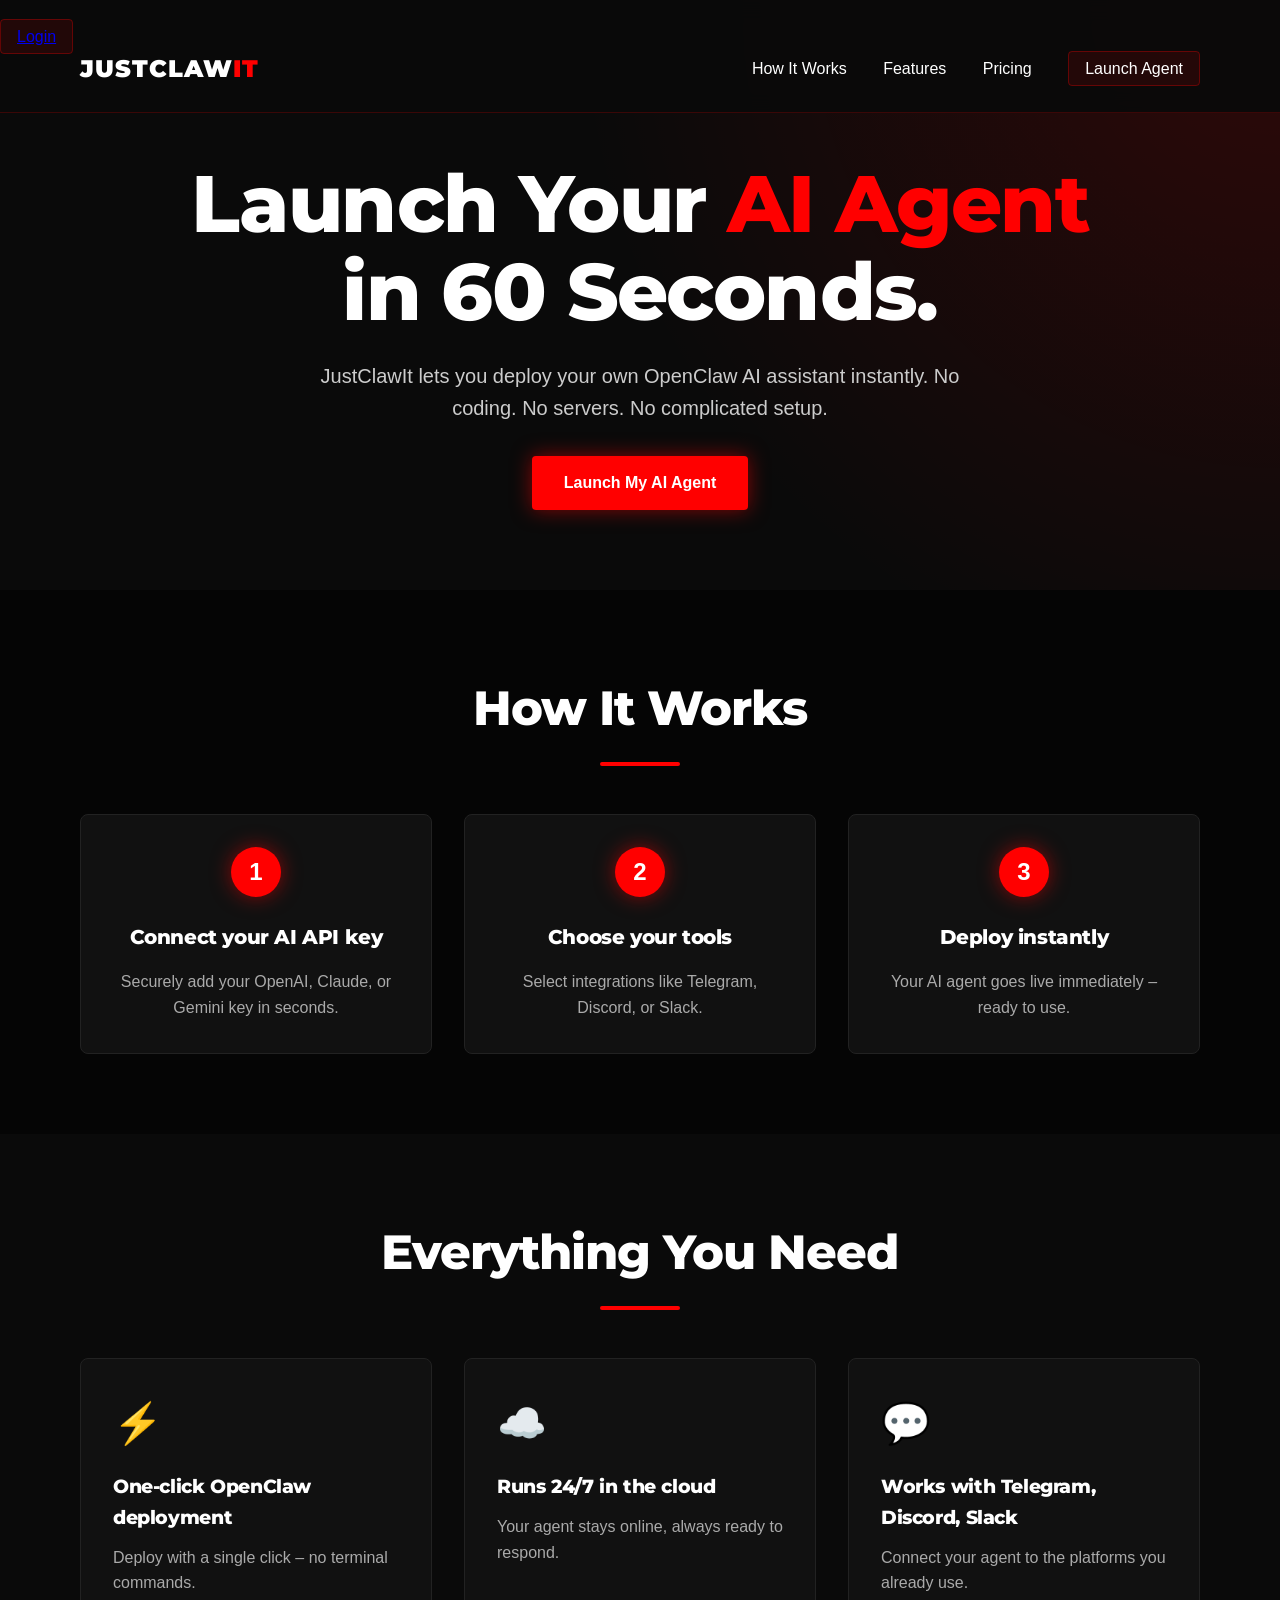
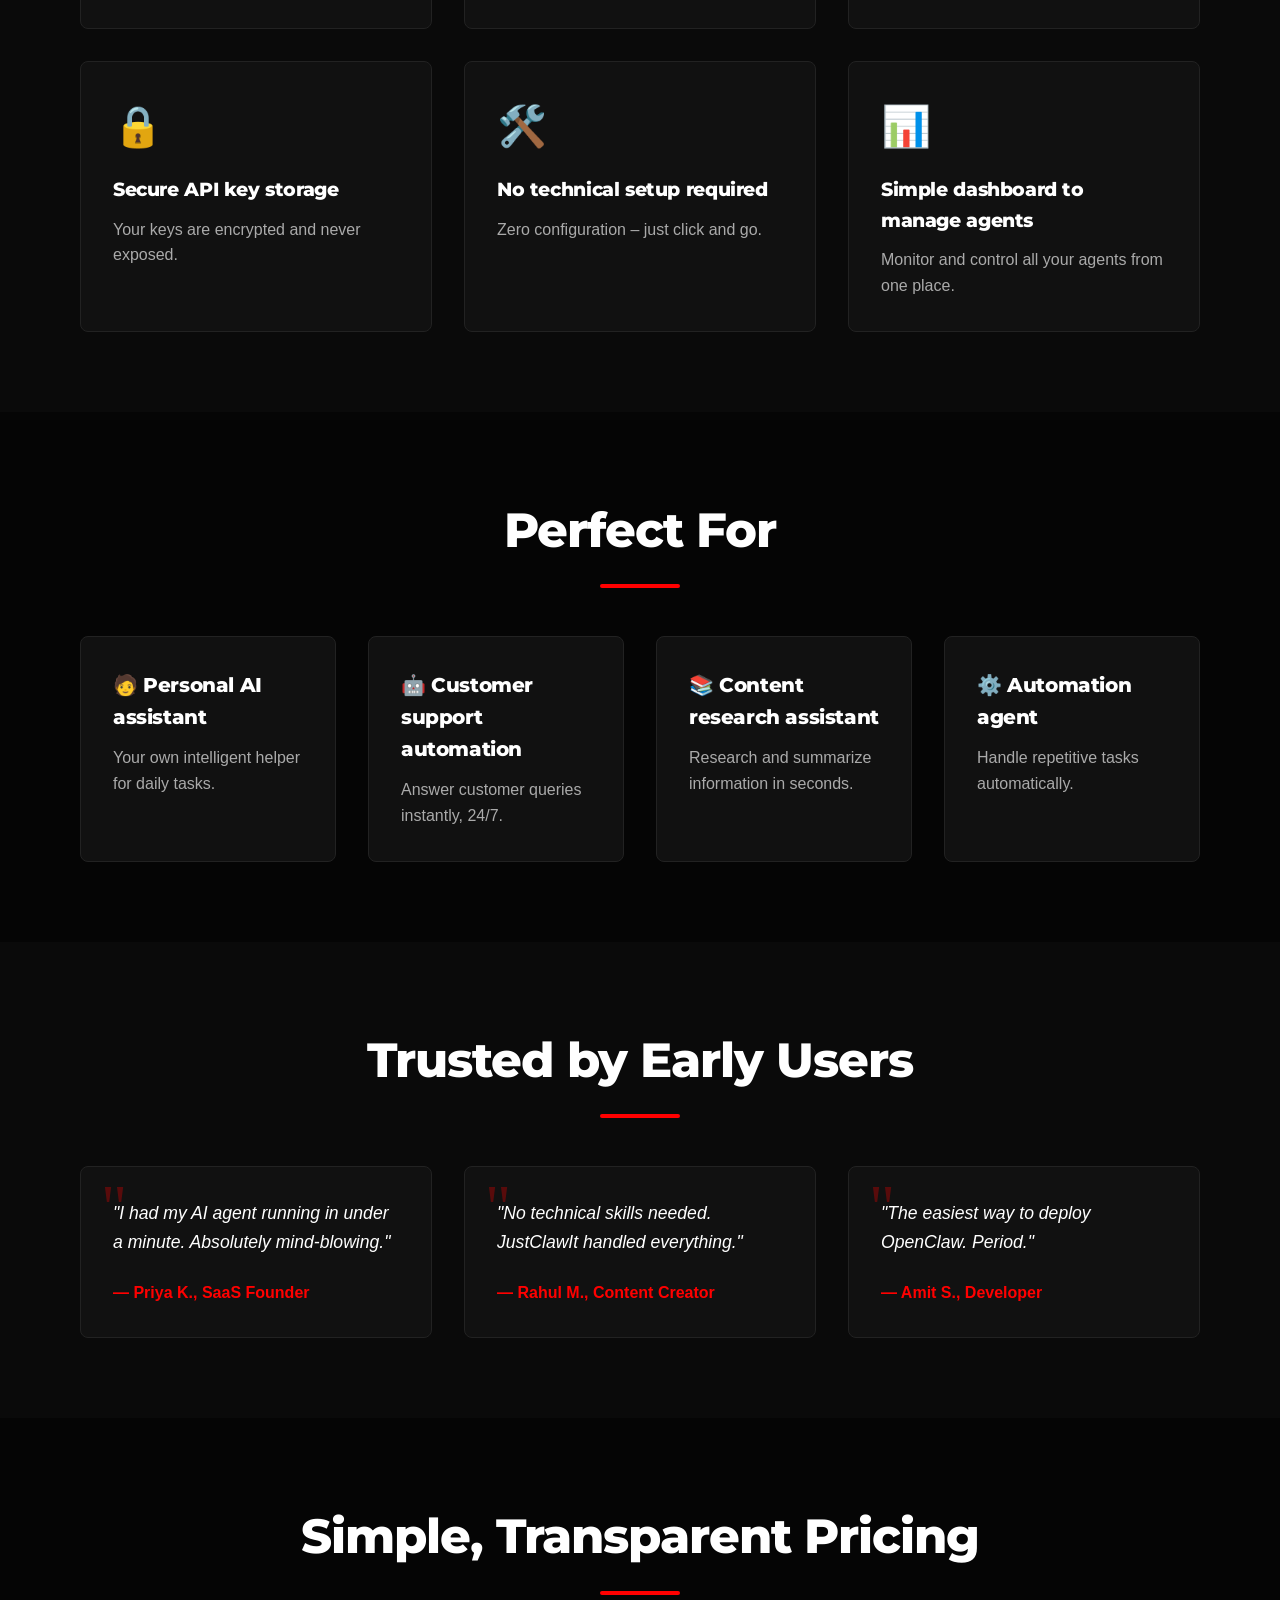
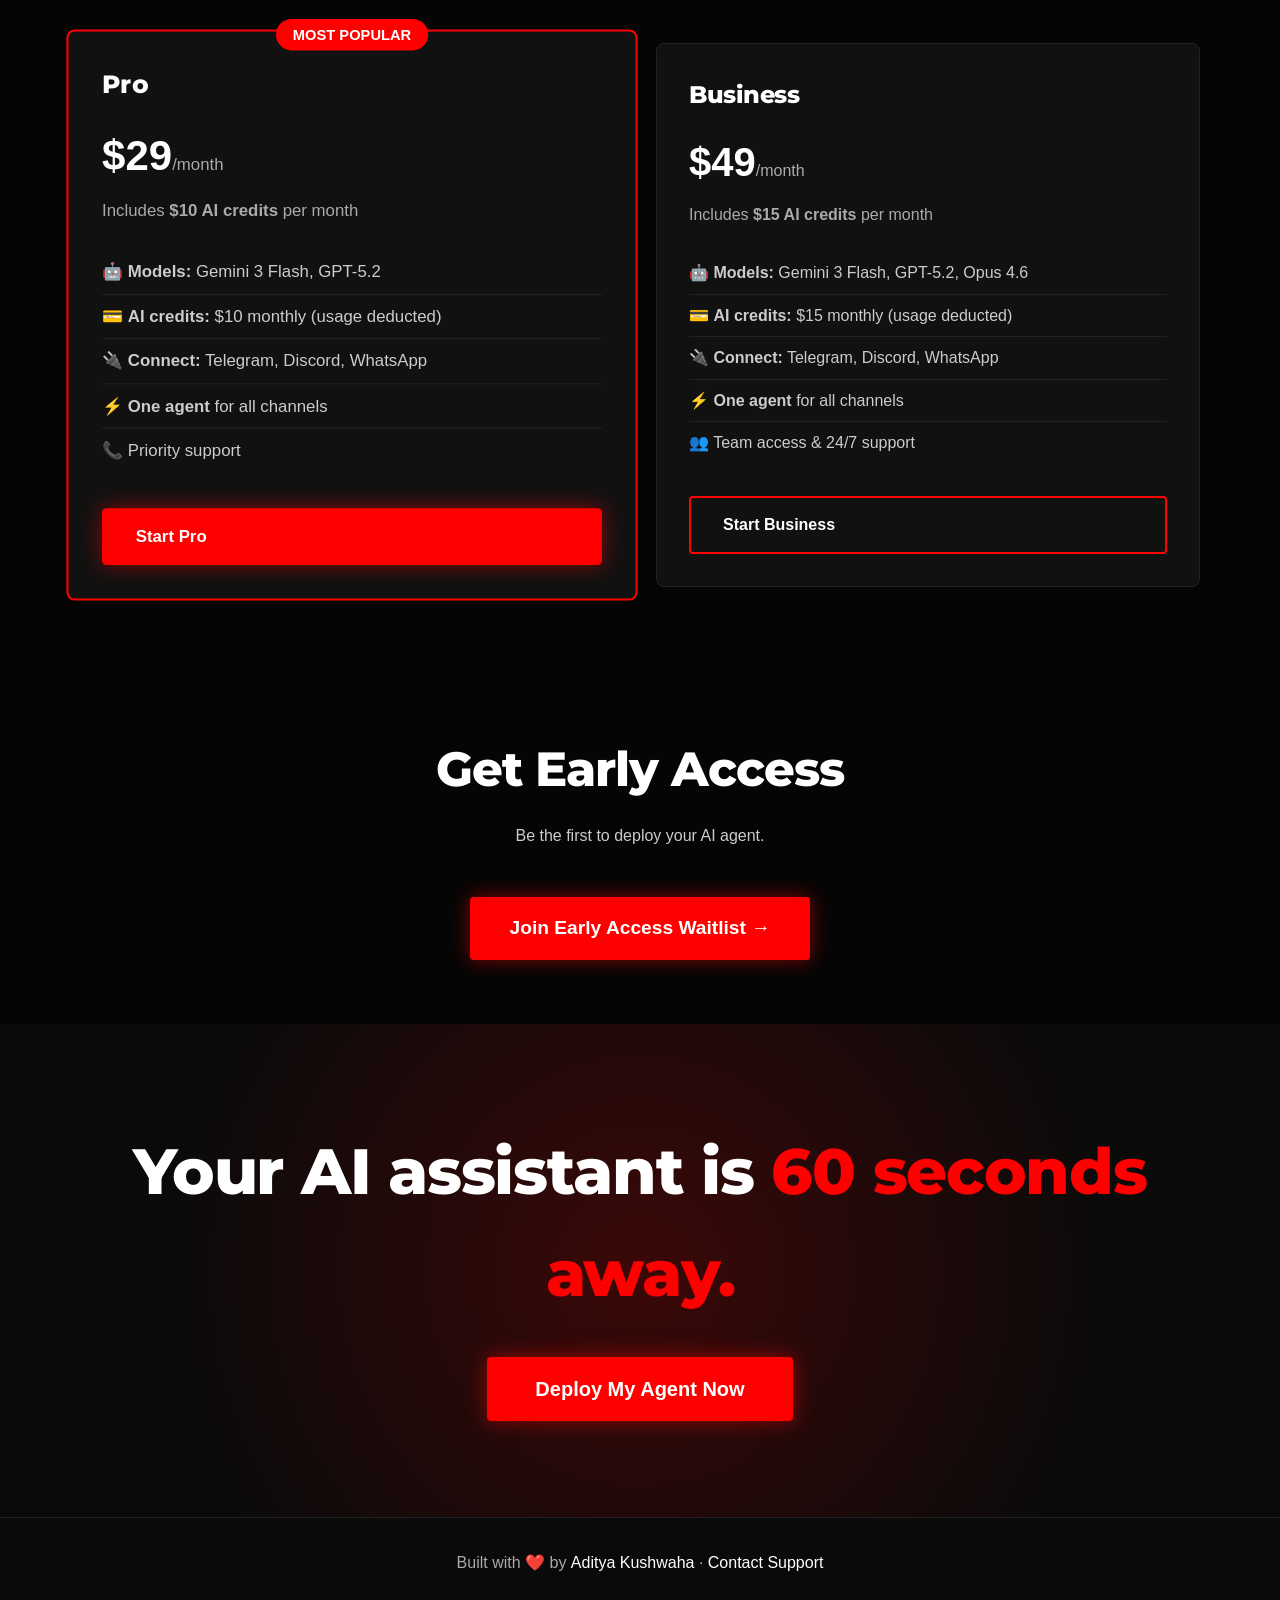
==== commit 71c614cc: "Add files via upload" ====
--- a/index.html
+++ b/index.html
@@ -250,37 +250,39 @@
     <div class="container">
         <h2 class="section-title">Simple, Transparent Pricing</h2>
         <div class="pricing-grid">
+            <!-- Pro Plan -->
+            <div class="pricing-card popular">
+                <div class="popular-badge">MOST POPULAR</div>
+                <h3>Pro</h3>
+                <div class="price">$29<span>/month</span></div>
+                <p class="price-description">Includes <strong>$10 AI credits</strong> per month</p>
+                <ul class="price-features">
+                    <li>🤖 <strong>Models:</strong> Gemini 3 Flash, GPT-5.2</li>
+                    <li>💳 <strong>AI credits:</strong> $10 monthly (usage deducted)</li>
+                    <li>🔌 <strong>Connect:</strong> Telegram, Discord, WhatsApp</li>
+                    <li>⚡ <strong>One agent</strong> for all channels</li>
+                    <li>📞 Priority support</li>
+                </ul>
+                <a href="/setup.html?plan=pro" class="btn btn-primary">Start Pro</a>
+            </div>
+
+            <!-- Business Plan -->
             <div class="pricing-card">
-    <div class="pricing-grid">
-  <!-- Pro Plan -->
-  <div class="pricing-card popular">
-    <div class="popular-badge">MOST POPULAR</div>
-    <h3>Pro</h3>
-    <div class="price">$29<span>/month</span></div>
-    <p class="price-description">Includes <strong>$10 AI credits</strong> per month</p>
-    <ul class="price-features">
-      <li>🤖 <strong>Models:</strong> Gemini 3 Flash, GPT-5.2</li>
-      <li>💳 <strong>AI credits:</strong> $10 monthly (usage deducted)</li>
-      <li>🔌 <strong>Connect:</strong> Telegram, Discord, WhatsApp</li>
-      <li>⚡ <strong>One agent</strong> for all channels</li>
-      <li>📞 Priority support</li>
-    </ul>
-    <a href="/setup.html?plan=pro" class="btn btn-primary">Start Pro</a>
-  </div>
-
-  <!-- Business Plan -->
-  <div class="pricing-card">
-    <h3>Business</h3>
-    <div class="price">$49<span>/month</span></div>
-    <p class="price-description">Includes <strong>$15 AI credits</strong> per month</p>
-    <ul class="price-features">
-      <li>🤖 <strong>Models:</strong> Gemini 3 Flash, GPT-5.2, Opus 4.6</li>
-      <li>💳 <strong>AI credits:</strong> $15 monthly (usage deducted)</li>
-      <li>🔌 <strong>Connect:</strong> Telegram, Discord, WhatsApp</li>
-      <li>⚡ <strong>One agent</strong> for all channels</li>
-      <li>👥 Team access & 24/7 support</li>
-    </ul>
-    <a href="/setup.html?plan=business" class="btn btn-outline">Start Business</a>
+                <h3>Business</h3>
+                <div class="price">$49<span>/month</span></div>
+                <p class="price-description">Includes <strong>$15 AI credits</strong> per month</p>
+                <ul class="price-features">
+                    <li>🤖 <strong>Models:</strong> Gemini 3 Flash, GPT-5.2, Opus 4.6</li>
+                    <li>💳 <strong>AI credits:</strong> $15 monthly (usage deducted)</li>
+                    <li>🔌 <strong>Connect:</strong> Telegram, Discord, WhatsApp</li>
+                    <li>⚡ <strong>One agent</strong> for all channels</li>
+                    <li>👥 Team access & 24/7 support</li>
+                </ul>
+                <a href="/setup.html?plan=business" class="btn btn-outline">Start Business</a>
+            </div>
+        </div>
+    </div>
+</section>
   </div>
 </div>
 </div>
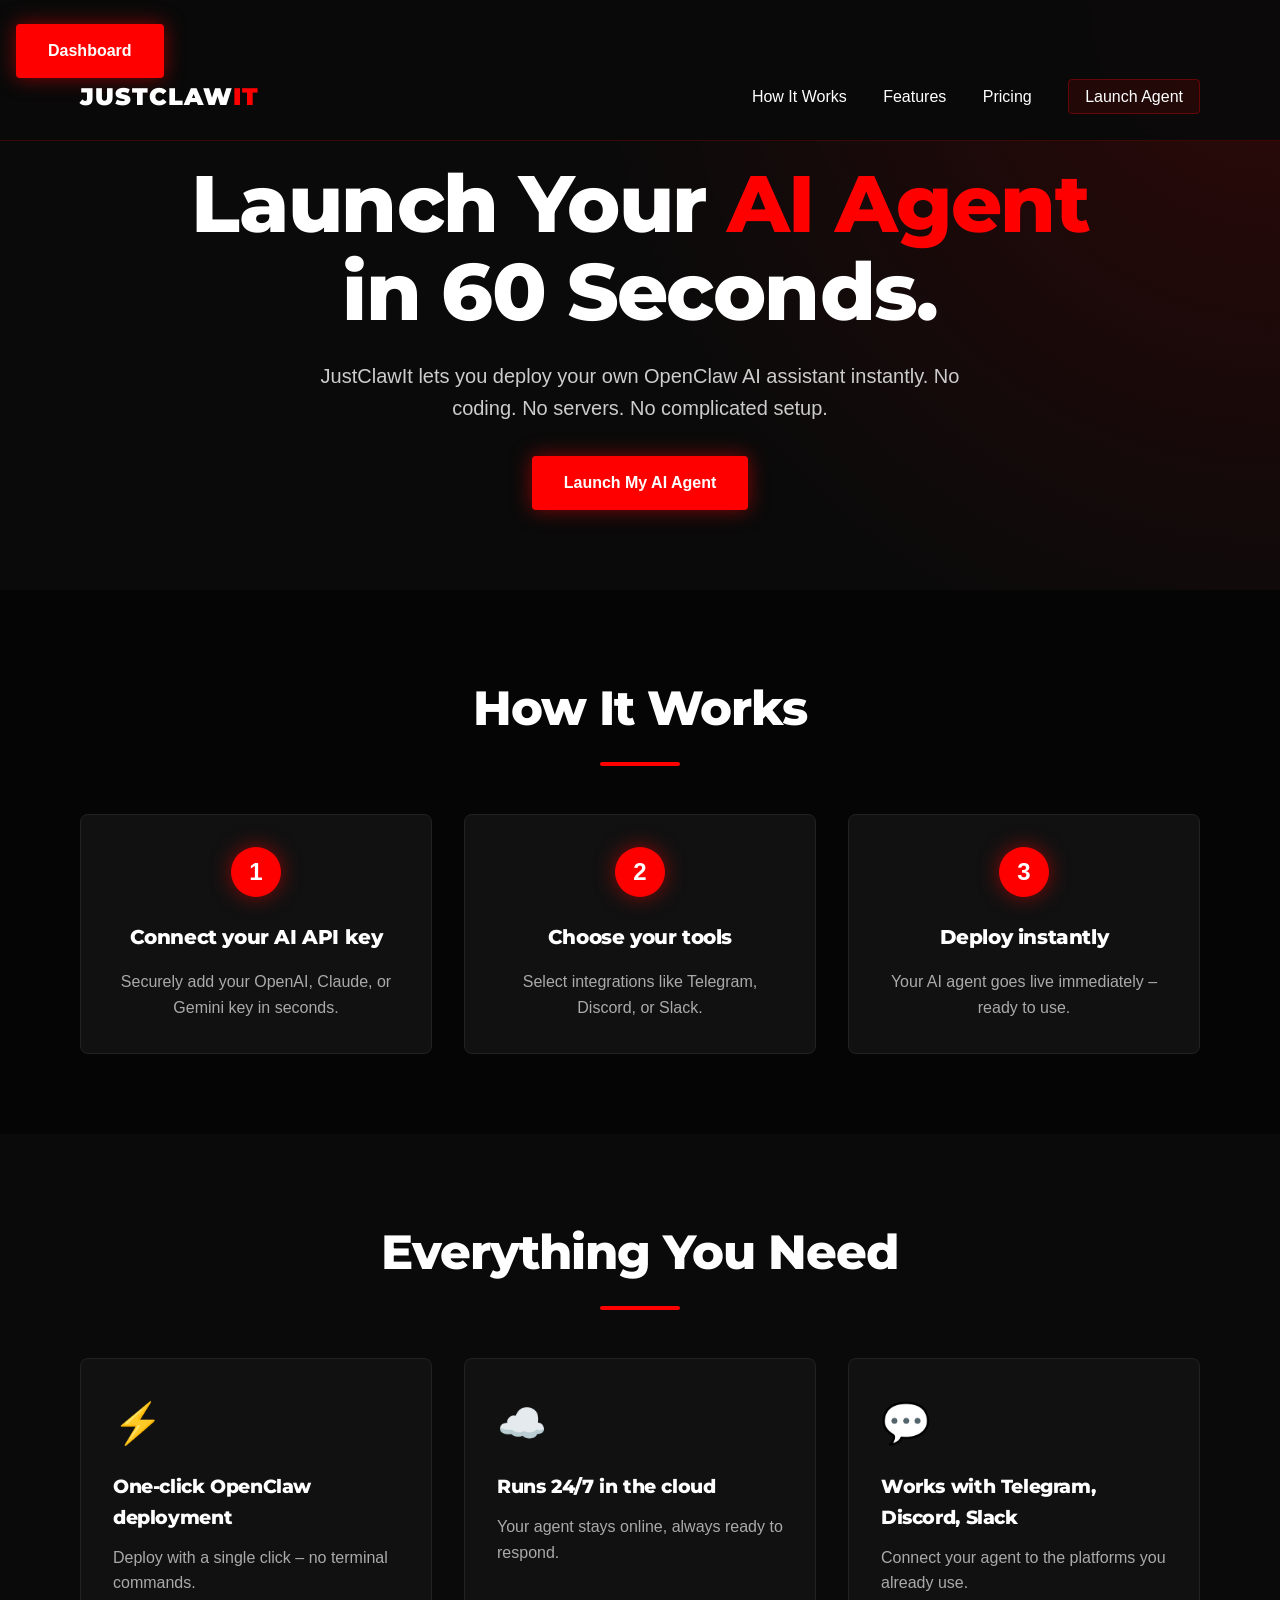
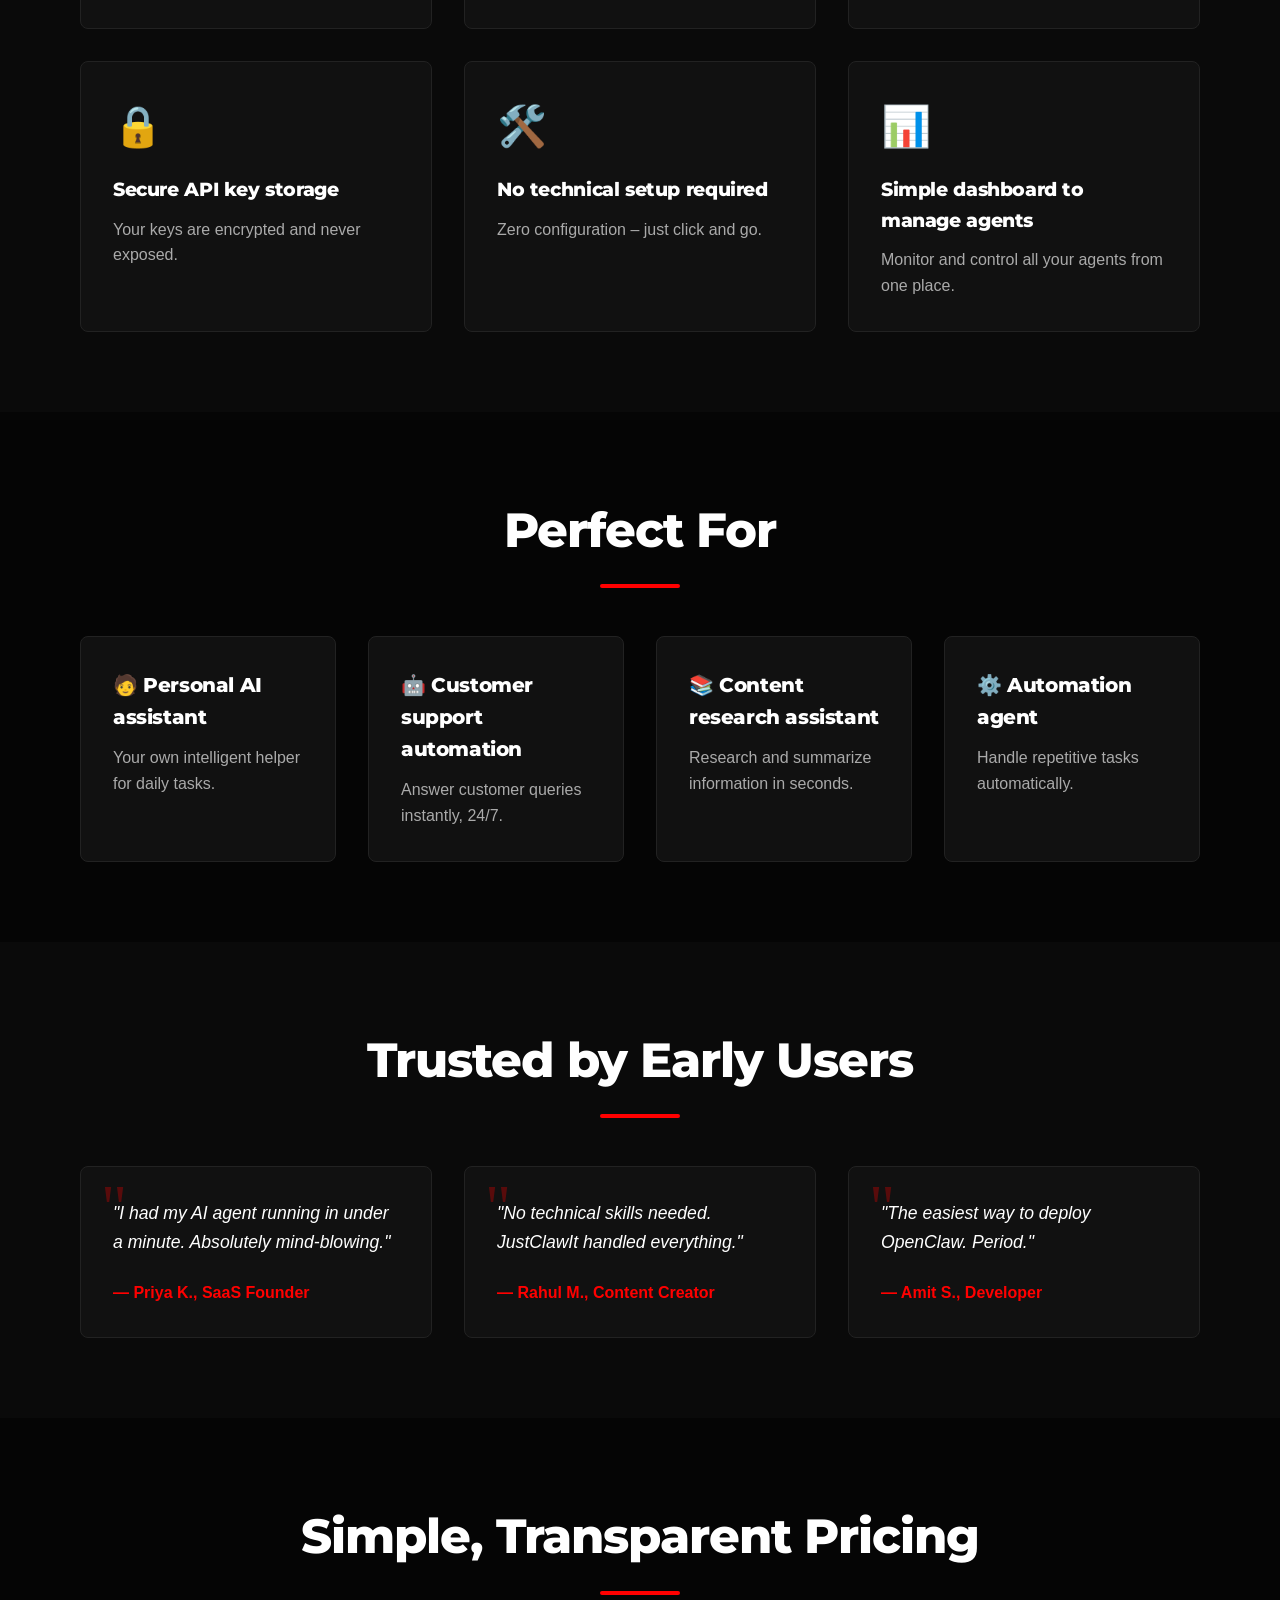
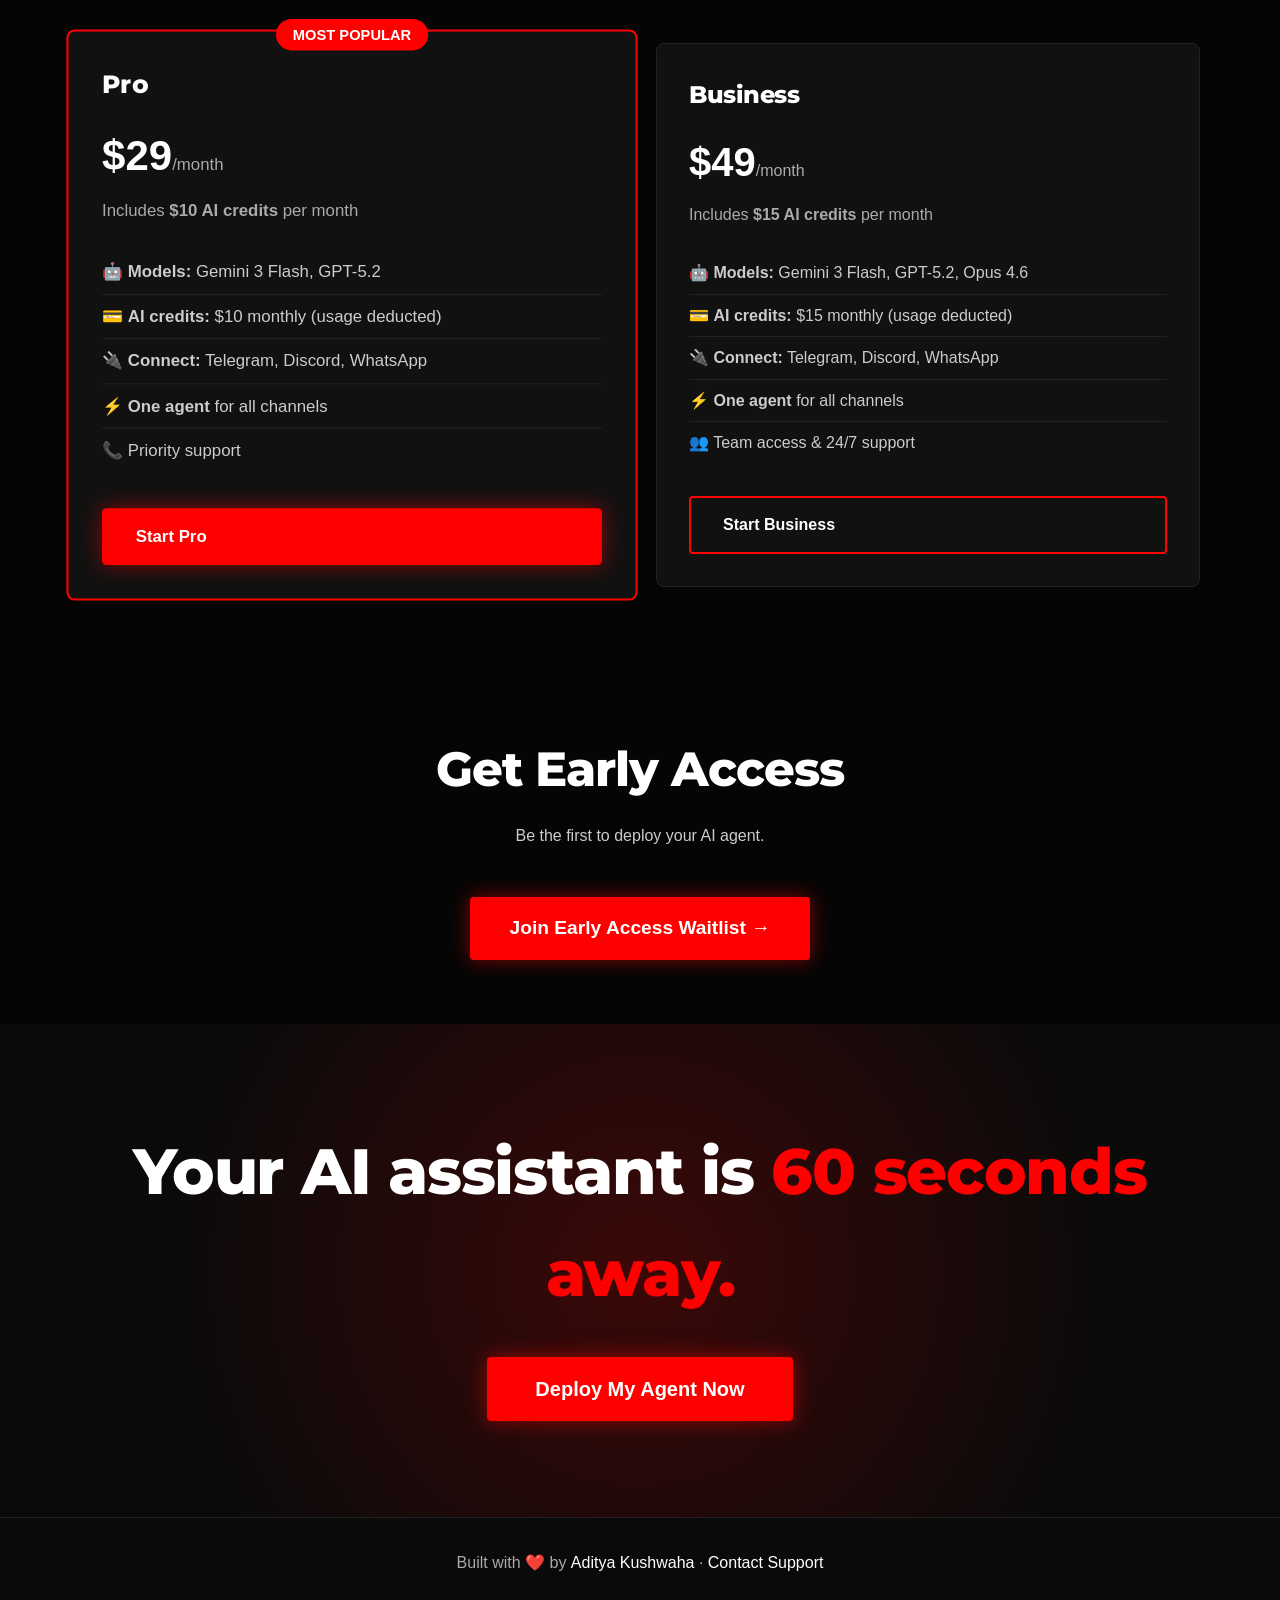
==== commit 44141f02: "Add files via upload" ====
--- a/index.html
+++ b/index.html
@@ -113,7 +113,7 @@
 <body>
     <!-- NAVIGATION (simplified) -->
     <nav class="navbar">
-        <a href="/dashboard.html" class="nav-cta">Login</a>
+        <a href="/dashboard.html" class="btn btn-primary" style="margin-left: 1rem;">Dashboard</a>
         <div class="container nav-container">
             <div class="logo">JUSTCLAW<span>IT</span></div>
             <div class="nav-links">
--- a/style.css
+++ b/style.css
@@ -33,6 +33,29 @@
 h2 {
     font-size: clamp(2rem, 5vw, 3rem);
     margin-bottom: 2rem;
+}
+
+.btn {
+    display: inline-block;
+    padding: 0.75rem 1.5rem;
+    border-radius: 4px;
+    text-decoration: none;
+    font-weight: 600;
+    transition: all 0.3s ease;
+    cursor: pointer;
+    border: none;
+}
+
+.btn-primary {
+    background: #FF0000;
+    color: #FFFFFF;
+    box-shadow: 0 0 20px rgba(255, 0, 0, 0.5);
+}
+
+.btn-primary:hover {
+    background: #CC0000;
+    box-shadow: 0 0 30px rgba(255, 0, 0, 0.8);
+    transform: translateY(-2px);
 }
 
 .section-title {
